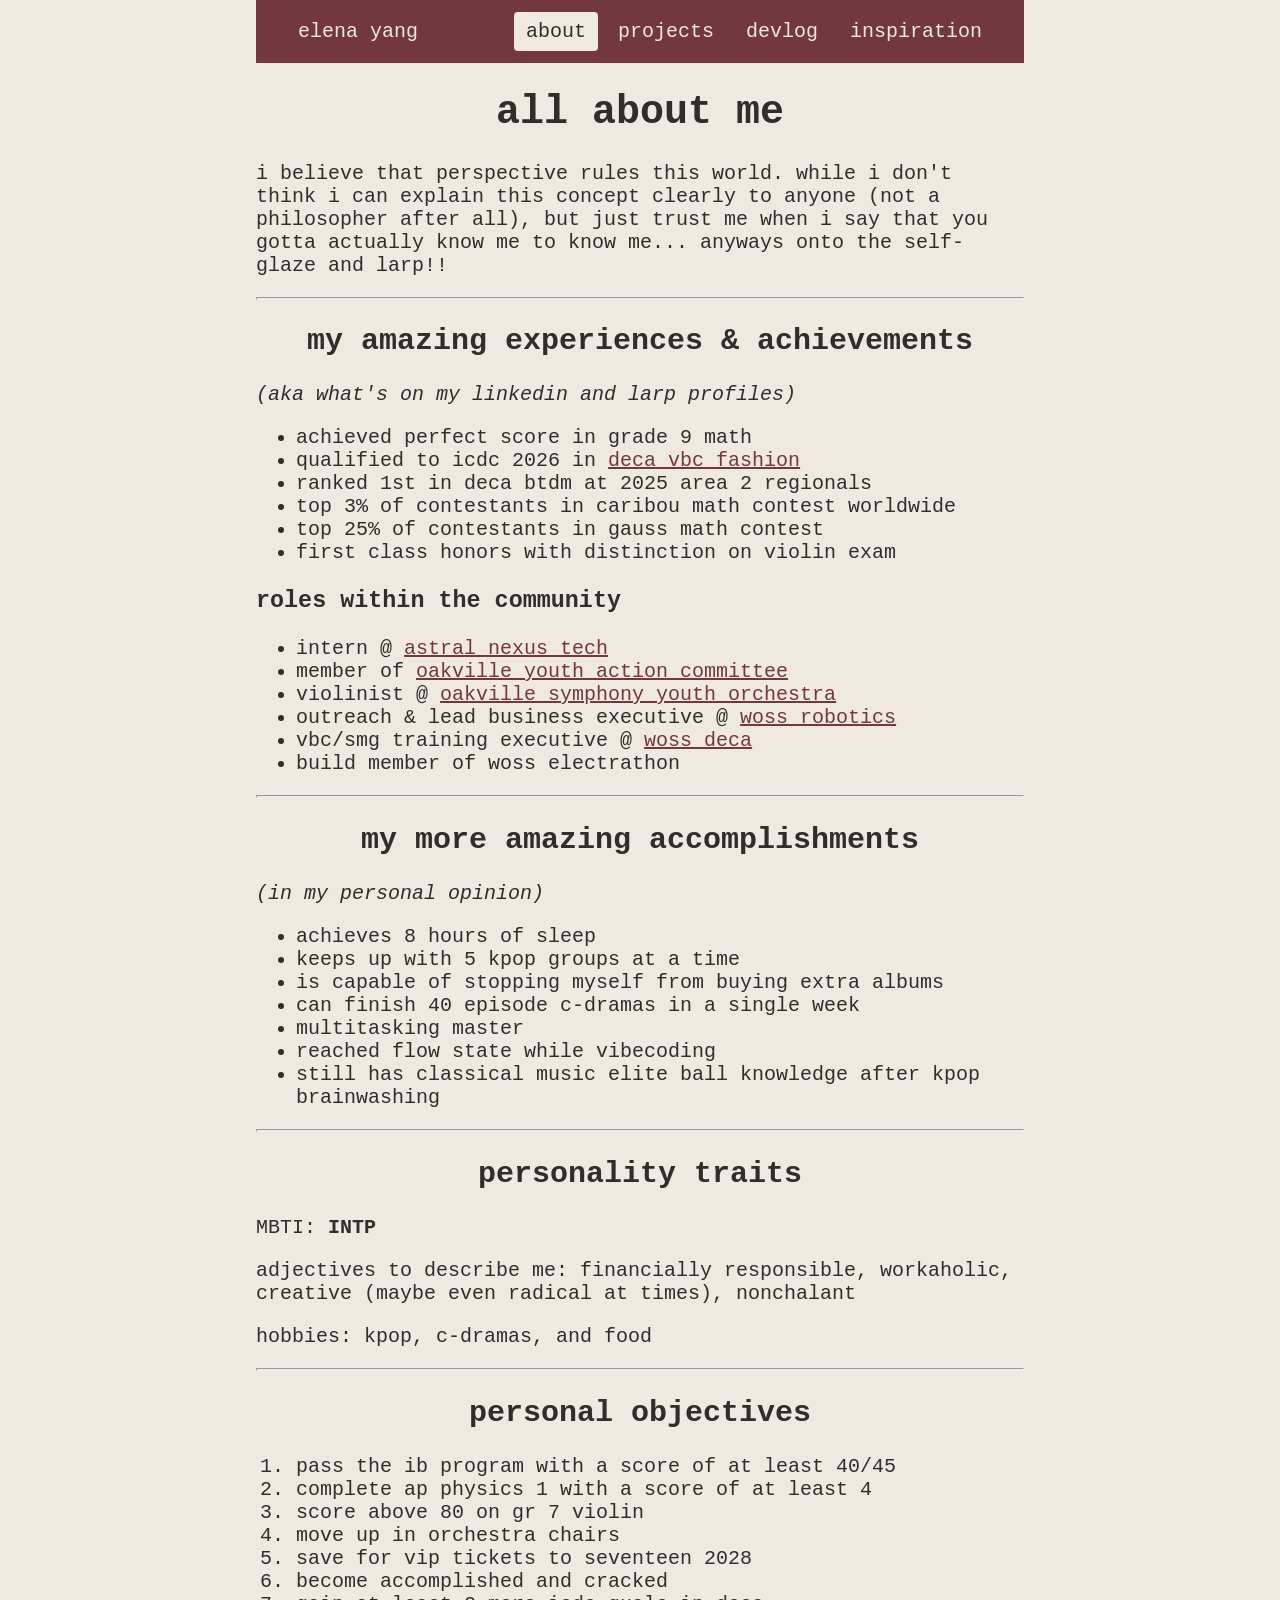
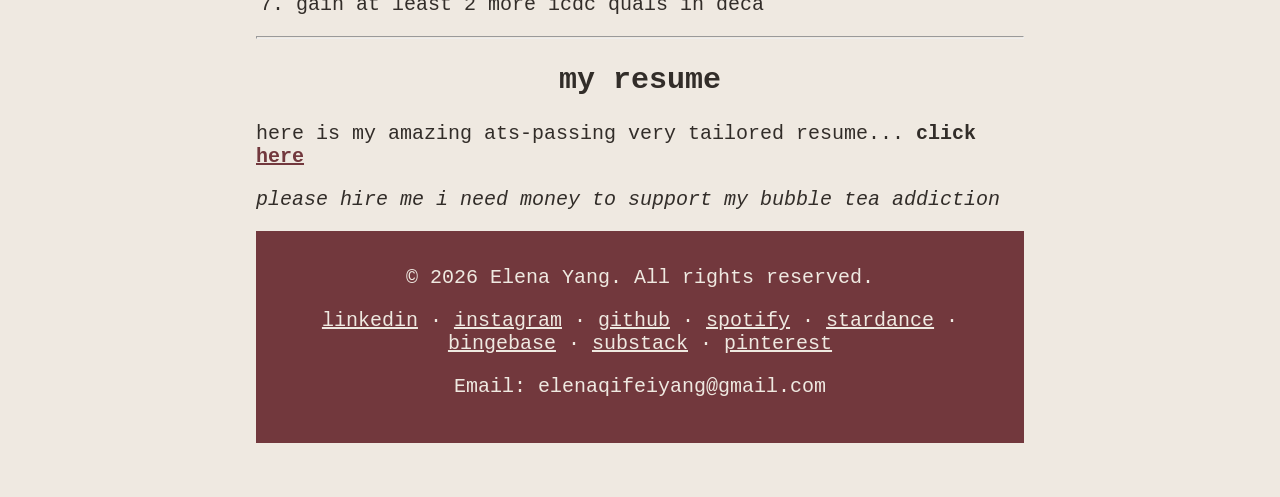
==== about.html @ 5250ca9d "commit" ====
<!DOCTYPE html>
<html lang = "en">
    <head>
        <link rel = "stylesheet" href = "style.css">
        <title>elena yang | about</title>
    </head>

    <body>
        <header class="site-header">
        <nav class="nav-system">
            <ul class="nav-links" id = "navLinks">
                <li><a href="index.html">elena yang</a></li>
                <li><a href="about.html" class = "active-page">about</a></li>
                <li><a href="projects.html">projects</a></li>
                <li><a href="blog.html">devlog</a></li>
                <li><a href="inspo.html">inspiration</a></li>
            </ul>

            <button class="nav-toggle" id="navToggle" aria-label="Toggle navigation" aria-expanded="false">
                <span></span>
                <span></span>
                <span></span>
            </button>
        </nav>
    </header>

    <h1>all about me</h1>
    <p>i believe that perspective rules this world. while i don't think i can explain this concept clearly to anyone (not a philosopher after all), but just trust me when i say that you gotta actually know me to know me... anyways onto the self-glaze and larp!!</p>

    <hr>

    <h2>my amazing experiences & achievements</h2>
    <p style = "align-self: center;"><i>(aka what's on my linkedin and larp profiles)</i></p>
    <ul>
        <li>achieved perfect score in grade 9 math</li>
        <li>qualified to icdc 2026 in <a href = "https://www.decadirect.org/articles/announcing-the-2025-2026-virtual-business-challenge-round-2-icdc-qualifiers">deca vbc fashion</a></li>
        <li>ranked 1st in deca btdm at 2025 area 2 regionals</li>
        <li>top 3% of contestants in caribou math contest worldwide</li>
        <li>top 25% of contestants in gauss math contest</li>
        <li>first class honors with distinction on violin exam</li>
    </ul>

    <h3>roles within the community</h3>
    <ul>
        <li>intern @ <a href = "https://astralnexustech.com/">astral nexus tech</a></li>
        <li>member of <a href = "https://www.oakville.ca/parks-recreation-culture/programs-activities/youth-services/oakville-youth-action-committee/">oakville youth action committee</a></li>
        <li>violinist @ <a href = "https://osyo.ca/">oakville symphony youth orchestra</a></li>
        <li>outreach & lead business executive @ <a href = "https://wossrobotics.ca">woss robotics</a></li>
        <li>vbc/smg training executive @ <a href = "https://www.instagram.com/wossdeca/?hl=en">woss deca</a></li>
        <li>build member of woss electrathon</li>
    </ul>
    <hr>
    
    <h2>my more amazing accomplishments</h2>
    <p style = "align-self: center;"><i>(in my personal opinion)</i></p>

    <ul>
        <li>achieves 8 hours of sleep</li>
        <li>keeps up with 5 kpop groups at a time</li>
        <li>is capable of stopping myself from buying extra albums</li>
        <li>can finish 40 episode c-dramas in a single week</li>
        <li>multitasking master</li>
        <li>reached flow state while vibecoding</li>
        <li>still has classical music elite ball knowledge after kpop brainwashing</li>
    </ul>
    <hr>
    <h2>personality traits</h2>
    <p>MBTI: <strong>INTP</strong></p>
    <p>adjectives to describe me: financially responsible, workaholic, creative (maybe even radical at times), nonchalant</p>
    <p>hobbies: kpop, c-dramas, and food</p>
    <hr>
    <h2>personal objectives</h2>
    <ol>
        <li>pass the ib program with a score of at least 40/45</li>
        <li>complete ap physics 1 with a score of at least 4</li>
        <li>score above 80 on gr 7 violin</li>
        <li>move up in orchestra chairs</li>
        <li>save for vip tickets to seventeen 2028</li>
        <li>become accomplished and cracked</li>
        <li>gain at least 2 more icdc quals in deca</li>
    </ol>

    <hr>
    <h2>my resume</h2>
    <p>here is my amazing ats-passing very tailored resume... <strong>click <a href = "Resume_Elena_Yang_Business_Marketing_2026-07 (1).pdf">here</a></strong></p>
    <p><i>please hire me i need money to support my bubble tea addiction</i></p>
    </body>
    <script src="script.js"></script>
    <footer>
            <p>&copy; 2026 Elena Yang. All rights reserved.</p>
            <p style = "align-self: center;"><a href = "https://www.linkedin.com/in/elena-yang-8b864b420">linkedin</a> &middot; <a href = "https://www.instagram.com/ele.naaa.y/">instagram</a>
            &middot; <a href = "https://github.com/ele-na2011">github</a> &middot; <a href = "https://open.spotify.com/user/31h2o2dfj5xzb2yewfbd2yvqqmdq?si=186e0ae6f700463e">spotify</a> &middot; <a href = "https://stardance.hackclub.com/@ele-na/projects">stardance</a>
            &middot; <a href = "https://bingebase.com/users/elenaqifeiyang">bingebase</a> &middot; <a href = "https://elenayang2011.substack.com/">substack</a> &middot; <a href = "https://pin.it/3pT1wcuAT">pinterest</a></p>
            <p>Email: elenaqifeiyang@gmail.com</p>
        </footer>
</html>
---- style.css ----
* {
    box-sizing: border-box;
}

body {
    text-align: left;
    color: #322d29;
    background-color: #efe9e1;
    font-family: monospace;
    font-size: clamp(1rem, 1.8vw + 0.4rem, 1.25rem);
    padding-left: 20%;
    padding-right: 20%;
    margin: 0;
}

.site-header {
    background-color: #72383d;
    display: flex;
    justify-content: space-between;
    align-items: center;
    padding: 20px 30px;
    color: #efe9e1;
    position: relative;
}

.nav-system {
    flex: 1;
    display: flex;
    align-items: center;
    justify-content: space-between;
}

.nav-links {
    display: flex;
    list-style: none;
    gap: 0.5rem;
    flex: 1;
    margin: 0;
    padding: 0;
}

.nav-links li:first-child {
    margin-right: auto;
}

.nav-links a {
    color: #efe9e1;
    text-decoration: none;
    font-weight: 500;
    padding: 0.5rem 0.75rem;
    border-radius: 4px;
    transition: background 0.2s, color 0.2s;
    white-space: nowrap;
}

.nav-links a:hover,
.nav-links a.active-page {
    color: #322d29;
    background-color: #efe9e1;
}

/* Hamburger button - hidden by default (desktop) */
.nav-toggle {
    display: none;
    flex-direction: column;
    justify-content: space-between;
    width: 26px;
    height: 20px;
    background: none;
    border: none;
    cursor: pointer;
    padding: 0;
    z-index: 20;
}

.nav-toggle span {
    display: block;
    height: 3px;
    width: 100%;
    background-color: #efe9e1;
    border-radius: 2px;
    transition: transform 0.25s ease, opacity 0.25s ease;
}

/* Hamburger turns into an X when open */
.nav-toggle.open span:nth-child(1) {
    transform: translateY(8.5px) rotate(45deg);
}

.nav-toggle.open span:nth-child(2) {
    opacity: 0;
}

.nav-toggle.open span:nth-child(3) {
    transform: translateY(-8.5px) rotate(-45deg);
}

/* ---------- TABLET ---------- */
@media (max-width: 900px) {
    body {
        padding-left: 10%;
        padding-right: 10%;
    }
}

/* ---------- MOBILE ---------- */
@media (max-width: 640px) {
    body {
        padding-left: 5%;
        padding-right: 5%;
    }

    .nav-toggle {
        display: flex;
    }

    .nav-links {
        position: absolute;
        top: 100%;
        left: 0;
        right: 0;
        flex-direction: column;
        background-color: #72383d;
        gap: 0;
        max-height: 0;
        overflow: hidden;
        transition: max-height 0.3s ease;
        
    }

    .nav-links.open {
        max-height: 400px;
    }

    .nav-links li {
        width: 100%;
    }

    .nav-links li:first-child {
        margin-right: 0;
    }

    .nav-links a {
        display: block;
        padding: 0.9rem 1.5rem;
        border-radius: 0;
    }
}

a {
    color:#72383d;
}

h2 {
    text-align: center;
}

h1 {
    text-align: center;
}

.image {
    display:block;
    margin-left: auto;
    margin-right: auto;
    width: 50%;
    border-radius: 10px;
    border:#72383d 3px solid;
}





hr {
    color:#72383d;
    height: 3px;
}




footer {
  text-align: center;
  background-color:#72383d;
  color:#efe9e1;
  padding-top:15px;
  padding-bottom:25px;
  padding-left: 10px;
  padding-right: 10px;
  margin-top: 20px;
}

footer a {
  color:#efe9e1;
  transition: background 0.2s, color 0.2s;
}

footer a:hover {
  color:#322d29;
  background-color:#efe9e1;
  text-decoration:none;
  border-radius: 4px;
}

.achievements {
  display: grid;
  grid-template-columns: repeat(auto-fit, minmax(200px, 1fr));
}

.achievements ul {
  list-style-type: disc;
  padding-left: 20px;
  grid-column: span 1;
}

.achievements img {
  width: 50%;
  height: auto;
  border-radius: 10px;
  border:#72383d 3px solid;
  grid-column: span 1;
}

:root{
  --bg:#efe9e1;
  --text:#322d29;
  --line:#d6cec3;
}

*{ box-sizing:border-box; }

body{
  margin:0;
  background:var(--bg);
  color:var(--text);
}

.wrap{ max-width:820px; margin:0 auto; padding:64px 24px 100px; }

/* ---------- Header ---------- */
header h1{ margin:0 0 8px; }
header p{ margin:0 0 40px; }

/* ---------- Project sections (rules, not boxes) ---------- */
#list{
  border-top:1px solid var(--line);
}

.project{
  border-bottom:1px solid var(--line);
  background:none;
}

/* ---------- Collapsed teaser (the clickable header) ---------- */
.head{
  width:100%;
  display:flex;
  align-items:center;
  text-align: center;
  gap:16px;
  padding:20px 0;
  background:none;
  border:0;
  cursor:pointer;

  /* lets your theme's type through instead of the browser's button default */
  font:inherit;
  color:inherit;
  text-align:left;
}
.head:focus-visible{ outline:2px solid var(--text); outline-offset:-2px; }

.head-text{ flex:1; min-width:0; }

.head h2{ margin:0; }
.head .teaser{ margin:4px 0 0; }
.head .year{ white-space:nowrap; margin-top:3px; }

.caret{
  flex:none;
  margin-top:4px;
  transition:transform .25s ease;
}
.project.open .caret{ transform:rotate(90deg); }

/* ---------- Expanding article ---------- */
.body{
  display:grid;
  grid-template-rows:0fr;
  transition:grid-template-rows .32s ease;
}
.project.open .body{ grid-template-rows:1fr; }

.body-inner{ overflow:hidden; }

.article{ padding:0 0 28px; }

.article h3{ margin:24px 0 8px; }
.article > h3:first-child{ margin-top:4px; }
.article p{ margin:0 0 12px; }
.article ul{ margin:0 0 12px; padding-left:20px; }
.article li{ margin-bottom:6px; }

/* ---------- Images ---------- */
.shot{
  width:100%;
  display:block;
  margin:16px 0 4px;
}

/* ---------- Link buttons ---------- */
.links{ display:flex; gap:10px; flex-wrap:wrap; margin-top:22px; }

.btn{
  text-decoration:none;
  padding:9px 16px;
  color:inherit;
  border:1px solid var(--line);
}
.btn.primary{ border-color:var(--text); }

/* ---------- Responsive ---------- */
@media (max-width:560px){
  .wrap{ padding:40px 18px 70px; }
  .head{ padding:17px 0; }
}
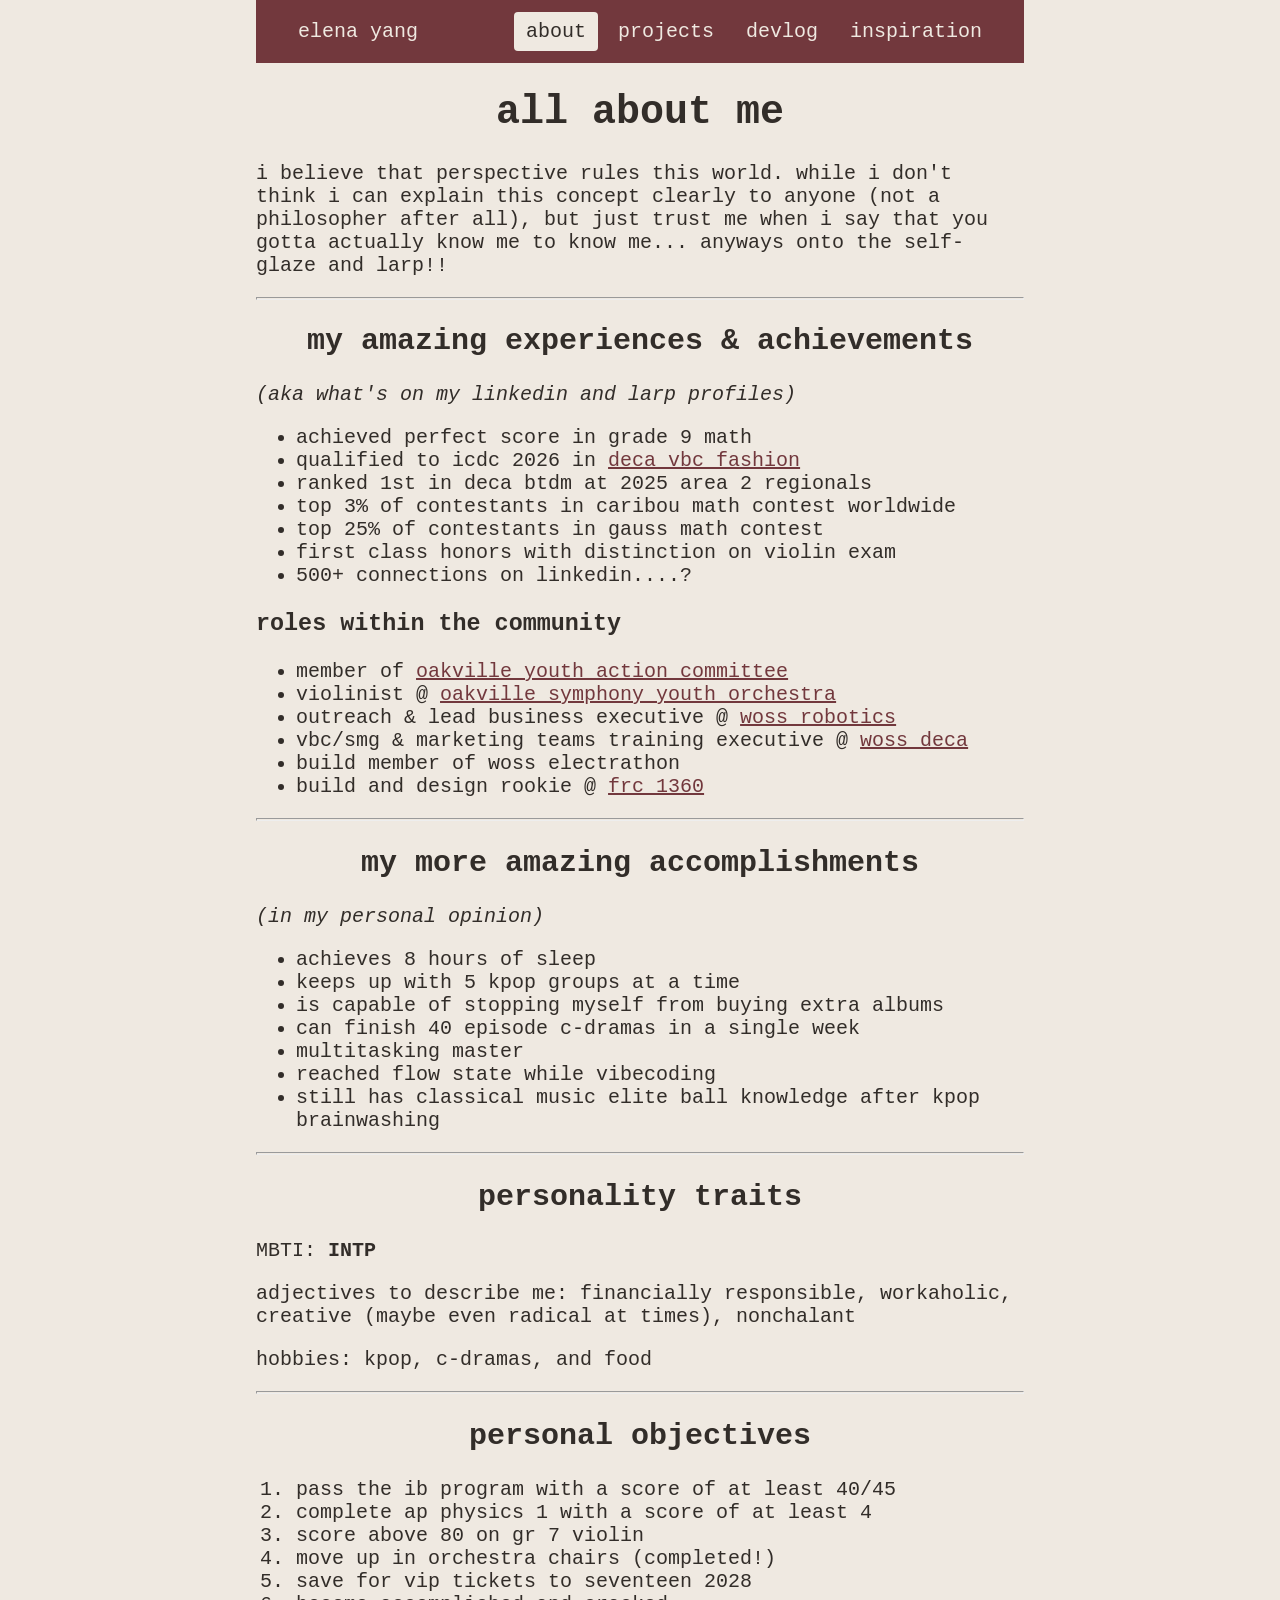
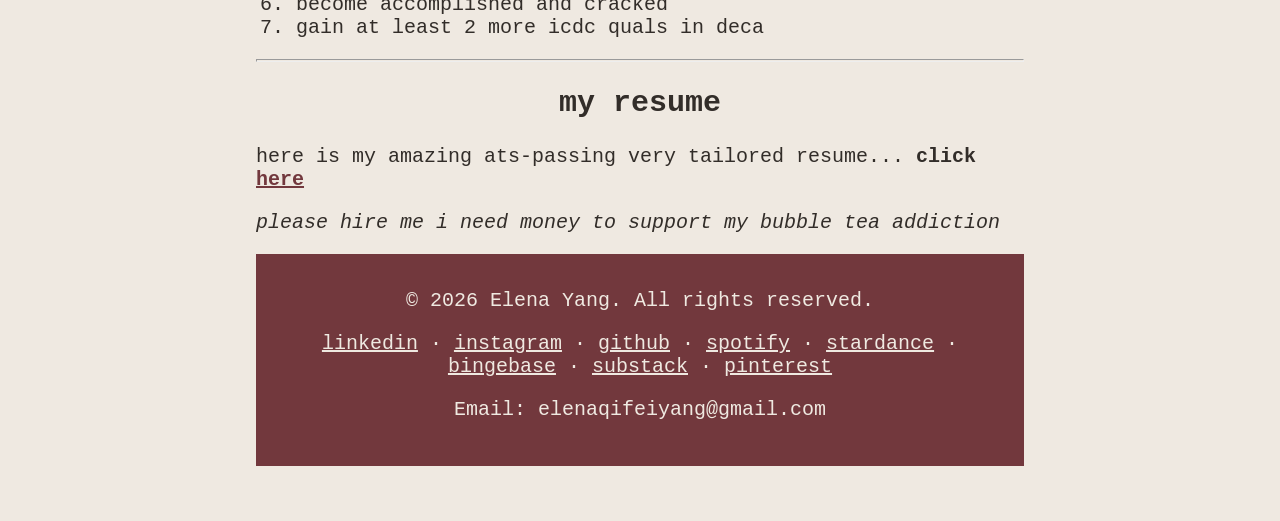
==== commit 89fa9fc2: "update november 2026" ====
--- a/about.html
+++ b/about.html
@@ -3,6 +3,8 @@
     <head>
         <link rel = "stylesheet" href = "style.css">
         <title>elena yang | about</title>
+        <link rel = "icon" href = "download (6).jpg" style = "border-radius: 10px;">
+
     </head>
 
     <body>
@@ -38,16 +40,17 @@
         <li>top 3% of contestants in caribou math contest worldwide</li>
         <li>top 25% of contestants in gauss math contest</li>
         <li>first class honors with distinction on violin exam</li>
+        <li>500+ connections on linkedin....?</li>
     </ul>
 
     <h3>roles within the community</h3>
     <ul>
-        <li>intern @ <a href = "https://astralnexustech.com/">astral nexus tech</a></li>
         <li>member of <a href = "https://www.oakville.ca/parks-recreation-culture/programs-activities/youth-services/oakville-youth-action-committee/">oakville youth action committee</a></li>
         <li>violinist @ <a href = "https://osyo.ca/">oakville symphony youth orchestra</a></li>
         <li>outreach & lead business executive @ <a href = "https://wossrobotics.ca">woss robotics</a></li>
-        <li>vbc/smg training executive @ <a href = "https://www.instagram.com/wossdeca/?hl=en">woss deca</a></li>
+        <li>vbc/smg & marketing teams training executive @ <a href = "https://www.instagram.com/wossdeca/?hl=en">woss deca</a></li>
         <li>build member of woss electrathon</li>
+        <li>build and design rookie @ <a href = "https://1360.ca/">frc 1360</a></li>
     </ul>
     <hr>
     
@@ -74,7 +77,7 @@
         <li>pass the ib program with a score of at least 40/45</li>
         <li>complete ap physics 1 with a score of at least 4</li>
         <li>score above 80 on gr 7 violin</li>
-        <li>move up in orchestra chairs</li>
+        <li>move up in orchestra chairs (completed!)</li>
         <li>save for vip tickets to seventeen 2028</li>
         <li>become accomplished and cracked</li>
         <li>gain at least 2 more icdc quals in deca</li>
@@ -82,7 +85,7 @@
 
     <hr>
     <h2>my resume</h2>
-    <p>here is my amazing ats-passing very tailored resume... <strong>click <a href = "Resume_Elena_Yang_Business_Marketing_2026-07 (1).pdf">here</a></strong></p>
+    <p>here is my amazing ats-passing very tailored resume... <strong>click <a href = "Elena_Yang_Resume.pdf">here</a></strong></p>
     <p><i>please hire me i need money to support my bubble tea addiction</i></p>
     </body>
     <script src="script.js"></script>
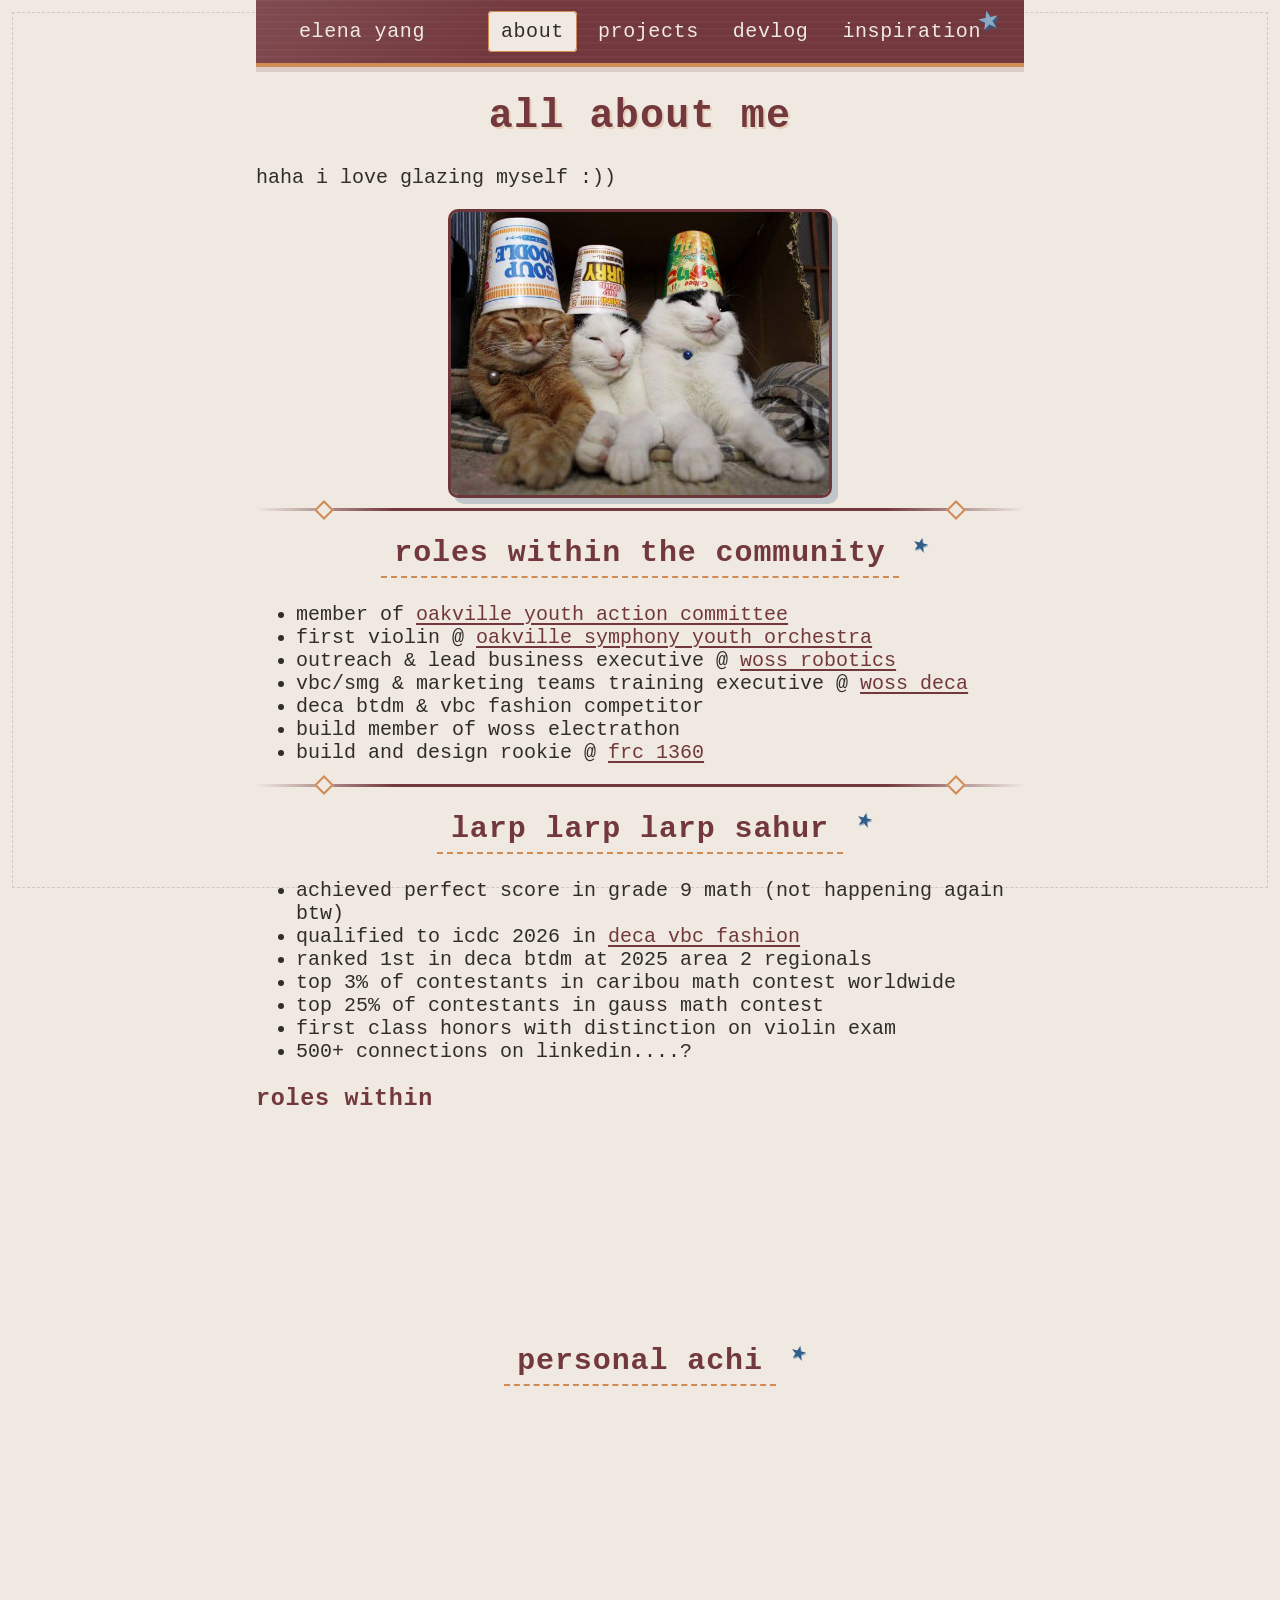
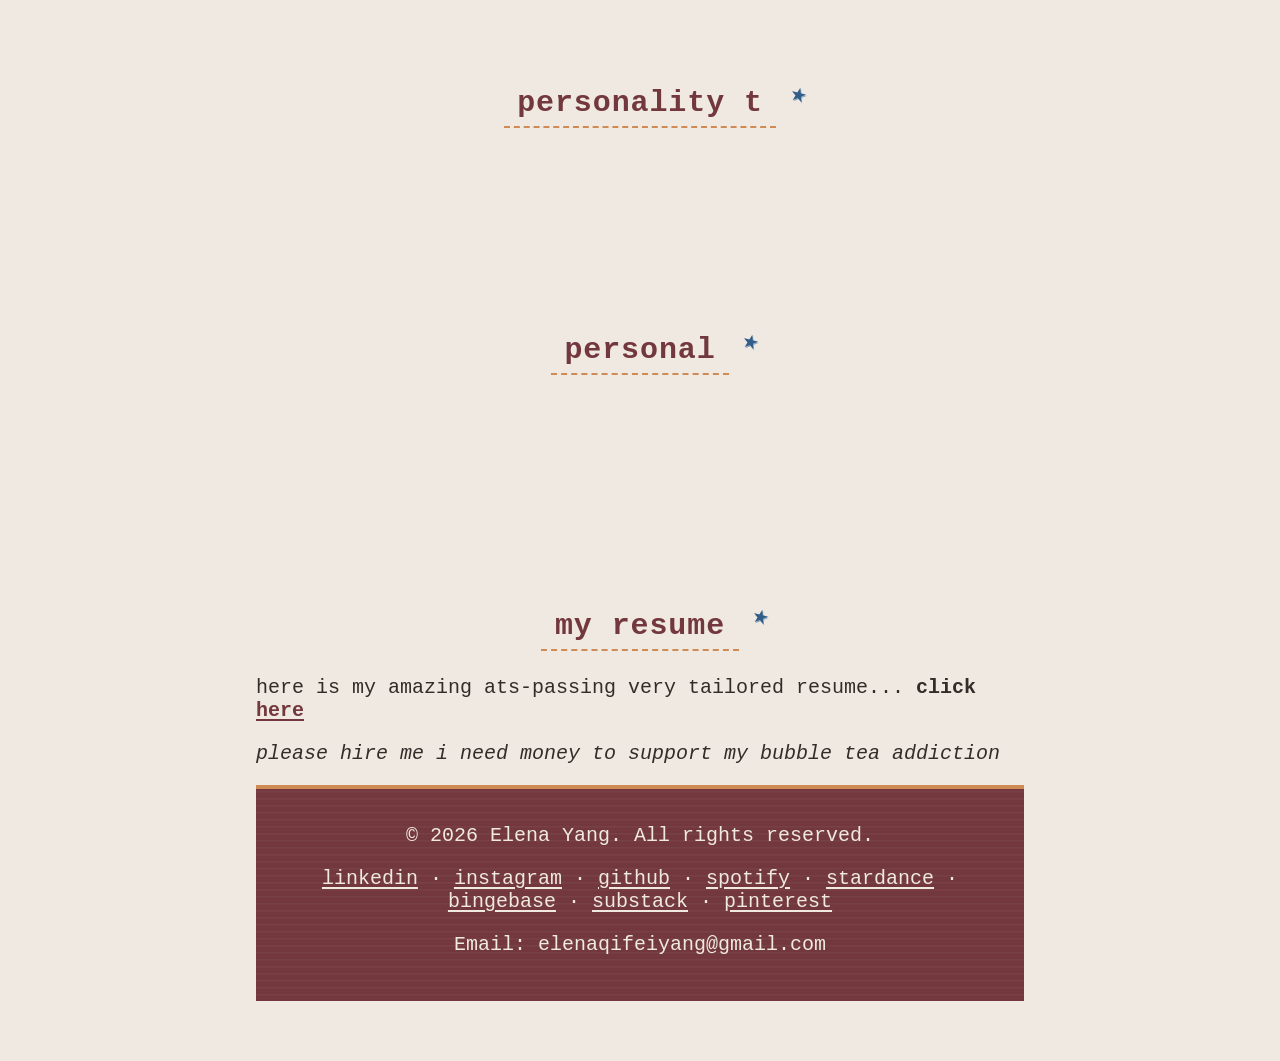
==== commit d495cd02: "added some features, changed ui" ====
--- a/about.html
+++ b/about.html
@@ -27,14 +27,25 @@
     </header>
 
     <h1>all about me</h1>
-    <p>i believe that perspective rules this world. while i don't think i can explain this concept clearly to anyone (not a philosopher after all), but just trust me when i say that you gotta actually know me to know me... anyways onto the self-glaze and larp!!</p>
-
+    <p>haha i love glazing myself :))</p>
+    <img src = "2bmyl2anbgc01.jpg" class = "image">
     <hr>
 
-    <h2>my amazing experiences & achievements</h2>
-    <p style = "align-self: center;"><i>(aka what's on my linkedin and larp profiles)</i></p>
+    <h2>roles within the community</h2>
     <ul>
-        <li>achieved perfect score in grade 9 math</li>
+        <li>member of <a href = "https://www.oakville.ca/parks-recreation-culture/programs-activities/youth-services/oakville-youth-action-committee/">oakville youth action committee</a></li>
+        <li>first violin @ <a href = "https://osyo.ca/">oakville symphony youth orchestra</a></li>
+        <li>outreach & lead business executive @ <a href = "https://wossrobotics.ca">woss robotics</a></li>
+        <li>vbc/smg & marketing teams training executive @ <a href = "https://www.instagram.com/wossdeca/?hl=en">woss deca</a></li>
+        <li>deca btdm & vbc fashion competitor</li>
+        <li>build member of woss electrathon</li>
+        <li>build and design rookie @ <a href = "https://1360.ca/">frc 1360</a></li>
+    </ul>
+    <hr>
+
+    <h2>larp larp larp sahur</h2>
+    <ul>
+        <li>achieved perfect score in grade 9 math (not happening again btw)</li>
         <li>qualified to icdc 2026 in <a href = "https://www.decadirect.org/articles/announcing-the-2025-2026-virtual-business-challenge-round-2-icdc-qualifiers">deca vbc fashion</a></li>
         <li>ranked 1st in deca btdm at 2025 area 2 regionals</li>
         <li>top 3% of contestants in caribou math contest worldwide</li>
@@ -46,15 +57,16 @@
     <h3>roles within the community</h3>
     <ul>
         <li>member of <a href = "https://www.oakville.ca/parks-recreation-culture/programs-activities/youth-services/oakville-youth-action-committee/">oakville youth action committee</a></li>
-        <li>violinist @ <a href = "https://osyo.ca/">oakville symphony youth orchestra</a></li>
+        <li>first violin @ <a href = "https://osyo.ca/">oakville symphony youth orchestra</a></li>
         <li>outreach & lead business executive @ <a href = "https://wossrobotics.ca">woss robotics</a></li>
         <li>vbc/smg & marketing teams training executive @ <a href = "https://www.instagram.com/wossdeca/?hl=en">woss deca</a></li>
+        <li>deca btdm & vbc fashion competitor</li>
         <li>build member of woss electrathon</li>
         <li>build and design rookie @ <a href = "https://1360.ca/">frc 1360</a></li>
     </ul>
     <hr>
     
-    <h2>my more amazing accomplishments</h2>
+    <h2>personal achievements</h2>
     <p style = "align-self: center;"><i>(in my personal opinion)</i></p>
 
     <ul>
--- a/style.css
+++ b/style.css
@@ -14,7 +14,7 @@
 }
 
 .site-header {
-    background-color: #72383d;
+    background-color: var(--denim);
     display: flex;
     justify-content: space-between;
     align-items: center;
@@ -173,8 +173,39 @@
 
 
 hr {
-    color:#72383d;
+    color:var(--accent);
     height: 3px;
+    border:0;
+    position:relative;
+    overflow:visible;
+    background:linear-gradient(90deg, transparent, var(--accent) 18%, var(--accent) 82%, transparent);
+    transform-origin:center;
+    transition:transform .7s cubic-bezier(.2,.8,.2,1), opacity .7s ease;
+}
+
+hr::before,
+hr::after{
+    content:"";
+    position:absolute;
+    top:50%;
+    width:10px;
+    height:10px;
+    border:2px solid var(--accent);
+    background:var(--bg);
+    transform:translateY(-50%) rotate(45deg);
+}
+
+hr::before{ left:8%; }
+hr::after{ right:8%; }
+
+body.motion-ready > hr{
+    opacity:0;
+    transform:scaleX(.25);
+}
+
+body.motion-ready > hr.is-visible{
+    opacity:1;
+    transform:scaleX(1);
 }
 
 
@@ -226,9 +257,18 @@
   --bg:#efe9e1;
   --text:#322d29;
   --line:#d6cec3;
+  --accent:#72383d;
+  --denim:#315d88;
+  --denim-light:#8ca9c4;
+  --stitch:#d08a54;
+  --ink-red:#72383d;
 }
 
 *{ box-sizing:border-box; }
+
+html{
+  scroll-behavior:smooth;
+}
 
 body{
   margin:0;
@@ -236,7 +276,63 @@
   color:var(--text);
 }
 
+body::before{
+  content:"";
+  position:fixed;
+  inset:0;
+  z-index:100;
+  pointer-events:none;
+  background:var(--accent);
+  transform-origin:top;
+  animation:page-wipe .8s cubic-bezier(.76,0,.24,1) .05s forwards;
+}
+
+@keyframes page-wipe{
+  from{ transform:scaleY(1); }
+  to{ transform:scaleY(0); }
+}
+
+body.motion-ready > :not(.site-header):not(footer):not(script):not(.overlay){
+  opacity:0;
+  transform:translateY(28px);
+  transition:opacity .7s ease, transform .7s cubic-bezier(.2,.8,.2,1);
+}
+
+body.motion-ready > :not(.site-header):not(footer):not(script):not(.overlay).is-visible{
+  opacity:1;
+  transform:none;
+}
+
+body.motion-ready > :nth-child(2){ transition-delay:.08s; }
+body.motion-ready > :nth-child(3){ transition-delay:.14s; }
+body.motion-ready > :nth-child(4){ transition-delay:.2s; }
+body.motion-ready > :nth-child(5){ transition-delay:.26s; }
+
+.typewriter:not(.is-visible){
+  visibility:hidden;
+}
+
+.typewriter.is-visible{
+  visibility:visible;
+}
+
+.site-header,
+footer,
+.site-header *,
+footer *{
+  visibility:visible;
+}
+
 .wrap{ max-width:820px; margin:0 auto; padding:64px 24px 100px; }
+
+body::after{
+  content:"";
+  position:fixed;
+  inset:12px;
+  z-index:-1;
+  pointer-events:none;
+  border:1px dashed rgba(114,56,61,.2);
+}
 
 /* ---------- Header ---------- */
 header h1{ margin:0 0 8px; }
@@ -320,9 +416,198 @@
 }
 .btn.primary{ border-color:var(--text); }
 
+/* Denim-inspired utility details */
+.site-header{
+  background:
+    linear-gradient(135deg, rgba(255,255,255,.1), transparent 35%),
+    repeating-linear-gradient(0deg, transparent 0 5px, rgba(255,255,255,.045) 6px 7px),
+    var(--accent);
+  border-bottom:4px solid var(--stitch);
+  box-shadow:0 5px 0 rgba(114,56,61,.16);
+}
+
+.site-header::before{
+  content:"★";
+  position:absolute;
+  right:24px;
+  top:10px;
+  color:var(--denim-light);
+  font-size:1.6rem;
+  line-height:1;
+  text-shadow:2px 2px 0 var(--denim);
+  transform:rotate(-12deg);
+}
+
+.site-header::after{
+  content:"";
+  position:absolute;
+  left:18px;
+  right:18px;
+  bottom:-10px;
+  border-bottom:1px dashed rgba(244,239,230,.75);
+}
+
+.nav-links a{
+  border:1px solid transparent;
+  text-transform:lowercase;
+  letter-spacing:.03em;
+}
+
+.nav-links a:hover,
+.nav-links a.active-page{
+  color:var(--text);
+  background:var(--bg);
+  border-color:var(--stitch);
+}
+
+h1,
+h2,
+h3{
+  color:var(--accent);
+  letter-spacing:.03em;
+  text-transform:lowercase;
+}
+
+h1{
+  text-shadow:2px 2px 0 rgba(208,138,84,.28);
+}
+
+h2{
+  position:relative;
+  display:table;
+  margin-left:auto;
+  margin-right:auto;
+  padding:0 .45em .2em;
+  border-bottom:2px dashed var(--stitch);
+}
+
+h2::after{
+  content:"★";
+  position:absolute;
+  right:-1.35em;
+  top:-.25em;
+  color:var(--denim);
+  font-size:.72em;
+  text-shadow:1px 1px 0 var(--denim-light);
+  transform:rotate(14deg);
+}
+
+a{
+  color:var(--ink-red);
+  text-decoration-thickness:2px;
+  text-underline-offset:3px;
+}
+
+.image{
+  border-color:var(--accent);
+  box-shadow:6px 6px 0 rgba(49,93,136,.24);
+  filter:saturate(.88) contrast(1.04);
+}
+
+hr{
+  background:linear-gradient(90deg, transparent, var(--accent) 18%, var(--accent) 82%, transparent);
+}
+
+hr::before,
+hr::after{
+  border-color:var(--stitch);
+  background:var(--bg);
+}
+
+footer{
+  background:
+    repeating-linear-gradient(0deg, transparent 0 5px, rgba(255,255,255,.045) 6px 7px),
+    var(--accent);
+  border-top:4px solid var(--stitch);
+}
+
+footer a{
+  color:var(--bg);
+}
+
 /* ---------- Responsive ---------- */
+.inspiration-section h2{
+  text-align:center;
+}
+
+body.motion-ready > .inspiration-section{
+  opacity:1;
+  transform:none;
+}
+
+.inspiration-content{
+  display:block;
+  margin:2rem 0;
+  text-align:left;
+}
+
+.inspiration-section:nth-of-type(even) .inspiration-content > div:last-child{
+  text-align:right;
+}
+
+.inspiration-image-placeholder{
+  min-height:160px;
+  display:grid;
+  place-items:center;
+  border:2px dashed var(--denim);
+  color:var(--denim);
+  background:rgba(49,93,136,.08);
+  box-shadow:6px 6px 0 rgba(49,93,136,.18);
+  text-transform:lowercase;
+}
+
+.inspiration-entry{
+  display:grid;
+  grid-template-columns:minmax(0, 2fr) minmax(0, 3fr);
+  gap:1.25rem;
+  align-items:start;
+  margin-bottom:2rem;
+}
+
+.inspiration-entry:last-child{
+  margin-bottom:0;
+}
+
+.inspiration-entry h3{
+  margin-top:0;
+}
+
+.inspiration-entry:nth-child(even) > .inspiration-image-placeholder{
+  order:2;
+}
+
+.inspiration-entry:nth-child(even) > div:last-child{
+  order:1;
+}
+
 @media (max-width:560px){
   .wrap{ padding:40px 18px 70px; }
   .head{ padding:17px 0; }
-}
-
+
+  .inspiration-section:nth-of-type(even) .inspiration-content > div:last-child{
+    text-align:left;
+  }
+
+  .inspiration-entry:nth-child(even) > .inspiration-image-placeholder,
+  .inspiration-entry:nth-child(even) > div:last-child{
+    order:initial;
+  }
+
+  .inspiration-entry{
+    grid-template-columns:100px minmax(0, 1fr);
+    gap:1rem;
+  }
+}
+
+@media (prefers-reduced-motion:reduce){
+  html{ scroll-behavior:auto; }
+  body::before{ animation:none; display:none; }
+  body.motion-ready > :not(.site-header):not(footer):not(script):not(.overlay),
+  body.motion-ready > hr{
+    opacity:1;
+    transform:none;
+    transition:none;
+  }
+
+  .typewriter{ visibility:visible; }
+}
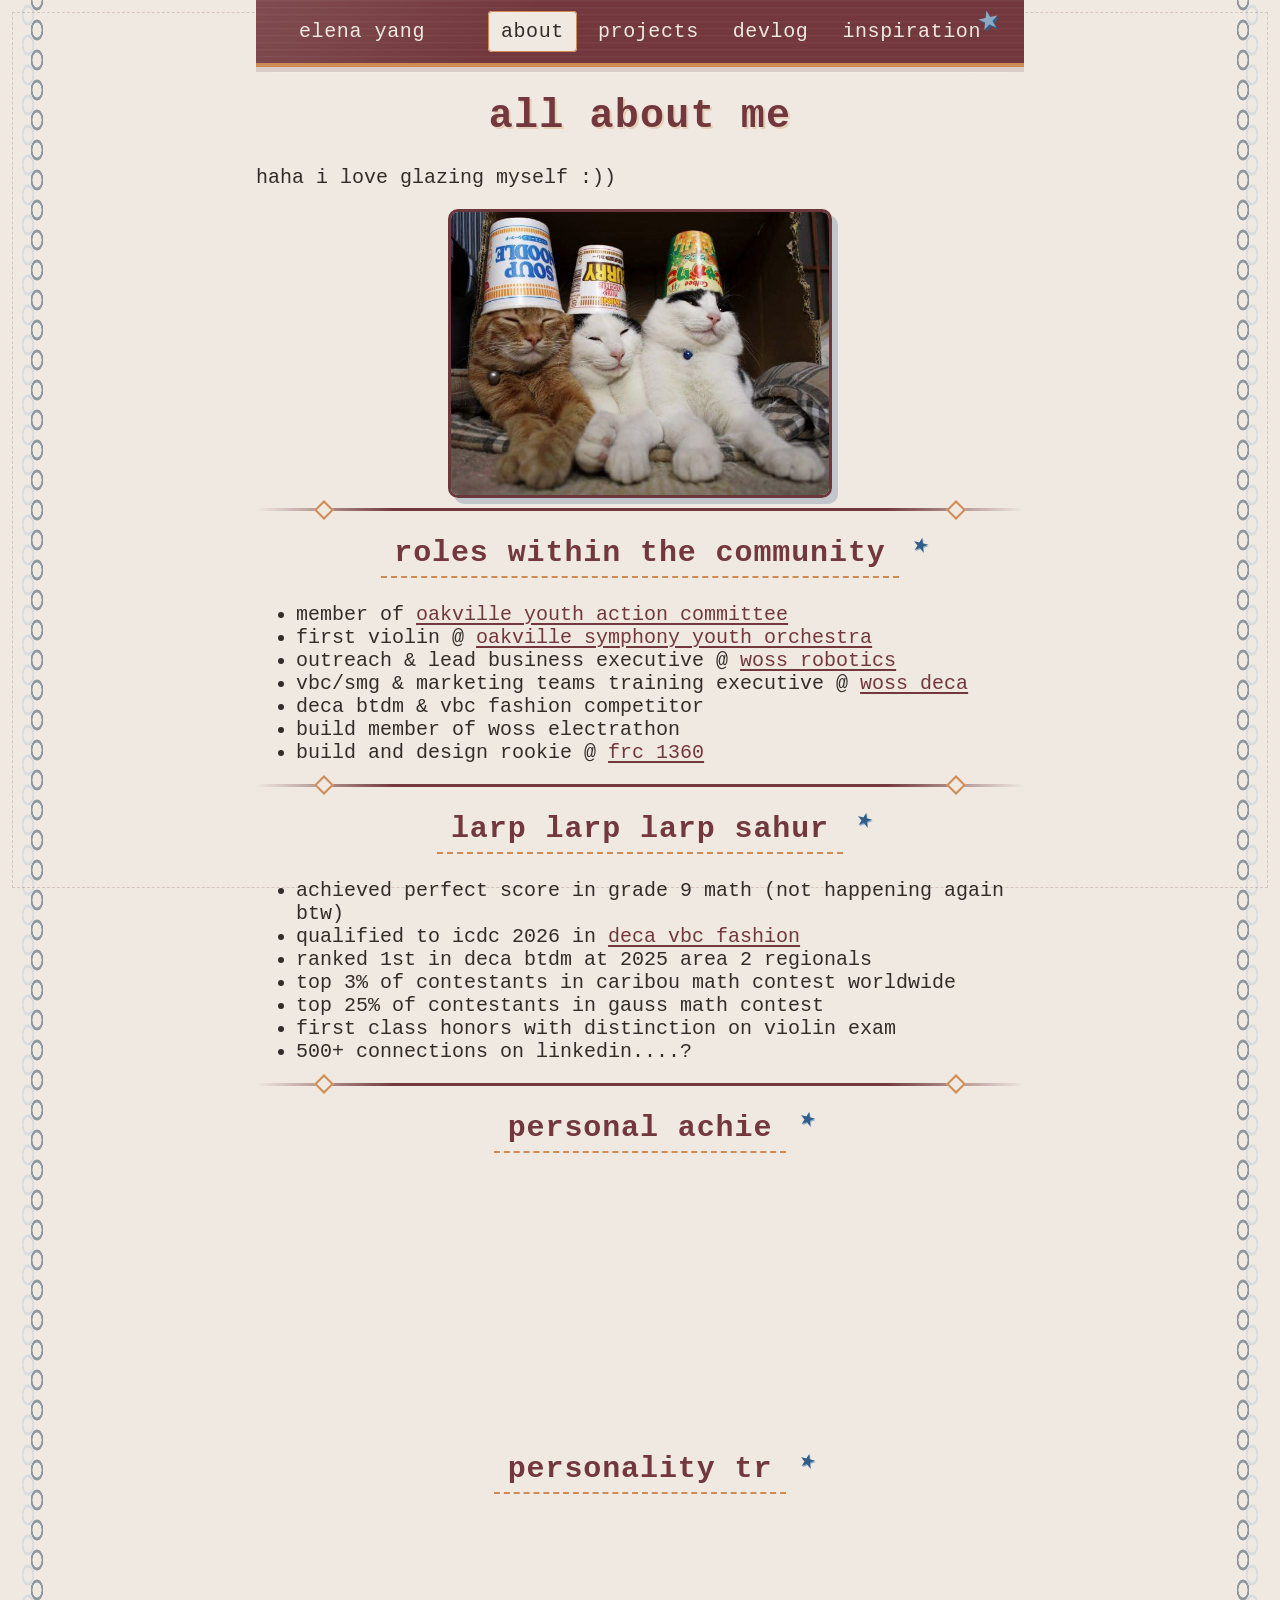
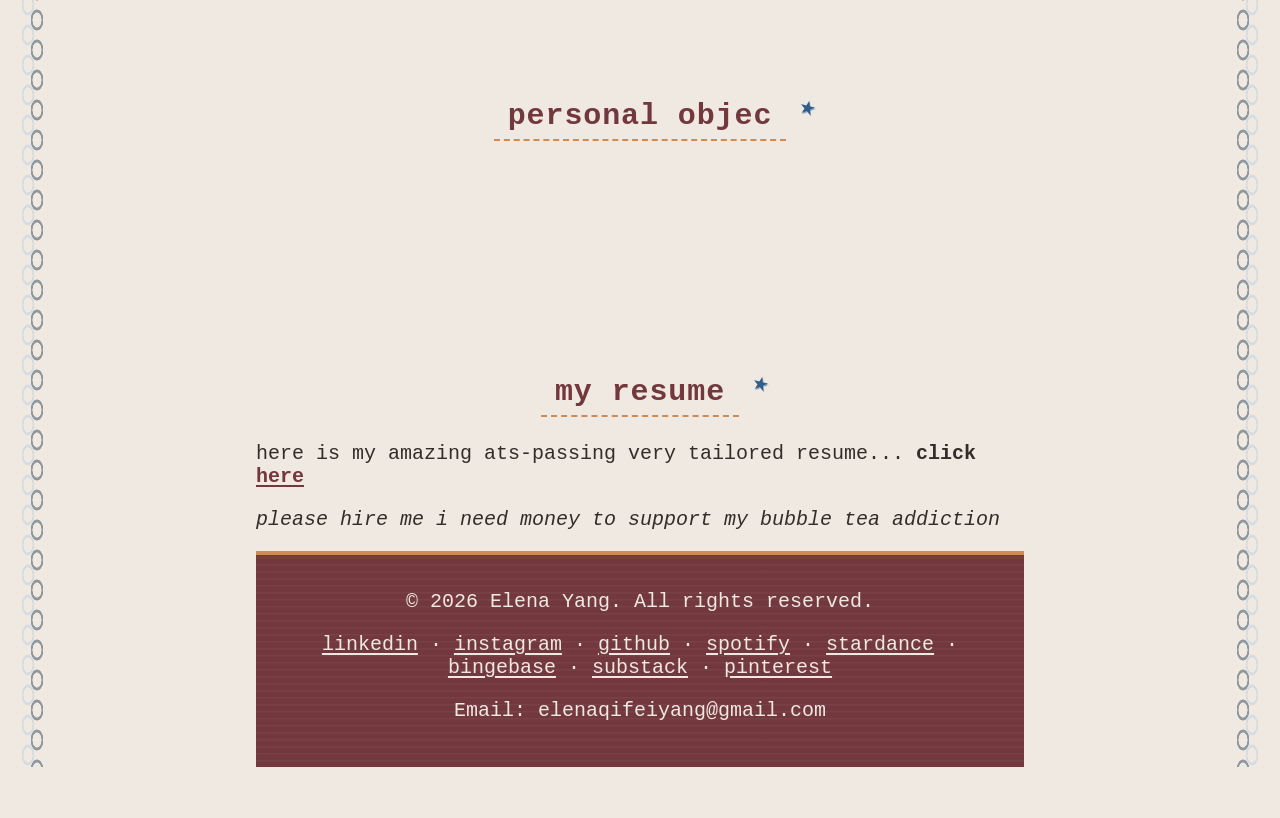
==== commit 16f9ddcd: "added guest message + supabase" ====
--- a/about.html
+++ b/about.html
@@ -54,16 +54,6 @@
         <li>500+ connections on linkedin....?</li>
     </ul>
 
-    <h3>roles within the community</h3>
-    <ul>
-        <li>member of <a href = "https://www.oakville.ca/parks-recreation-culture/programs-activities/youth-services/oakville-youth-action-committee/">oakville youth action committee</a></li>
-        <li>first violin @ <a href = "https://osyo.ca/">oakville symphony youth orchestra</a></li>
-        <li>outreach & lead business executive @ <a href = "https://wossrobotics.ca">woss robotics</a></li>
-        <li>vbc/smg & marketing teams training executive @ <a href = "https://www.instagram.com/wossdeca/?hl=en">woss deca</a></li>
-        <li>deca btdm & vbc fashion competitor</li>
-        <li>build member of woss electrathon</li>
-        <li>build and design rookie @ <a href = "https://1360.ca/">frc 1360</a></li>
-    </ul>
     <hr>
     
     <h2>personal achievements</h2>
--- a/style.css
+++ b/style.css
@@ -227,6 +227,163 @@
   transition: background 0.2s, color 0.2s;
 }
 
+.guestbook{
+  position:relative;
+  isolation:isolate;
+  overflow:hidden;
+  margin:2rem 0 3rem;
+  border:3px solid var(--denim);
+  background:var(--accent);
+  color:var(--bg);
+  box-shadow:8px 8px 0 rgba(49,93,136,.28);
+}
+
+.guestbook::before,
+.guestbook::after{
+  content:"";
+  position:absolute;
+  top:12px;
+  bottom:12px;
+  width:22px;
+  opacity:.75;
+  background:
+    radial-gradient(ellipse at center, transparent 34%, #d7dce0 37% 48%, transparent 51%) 0 0 / 22px 32px,
+    radial-gradient(ellipse at center, transparent 34%, #9da6ad 37% 48%, transparent 51%) 11px 16px / 22px 32px;
+  filter:drop-shadow(1px 2px 1px rgba(0,0,0,.35));
+}
+
+.guestbook::before{
+  left:12px;
+  transform:rotate(-4deg);
+}
+
+.guestbook::after{
+  right:12px;
+  transform:rotate(4deg);
+}
+
+.guestbook-inner{
+  position:relative;
+  z-index:1;
+  max-width:700px;
+  margin:auto;
+  padding:2rem;
+}
+
+.guestbook h3{
+  color:var(--bg);
+  text-align:center;
+  text-shadow:2px 2px 0 var(--denim);
+}
+
+.guestbook-form{
+  display:grid;
+  gap:.5rem;
+  margin:1.5rem auto 0;
+  max-width:560px;
+}
+
+.guestbook-form input,
+.guestbook-form textarea{
+  width:100%;
+  padding:.7rem;
+  border:2px solid var(--denim);
+  border-radius:3px;
+  color:var(--text);
+  background:var(--bg);
+  font:inherit;
+}
+
+.guestbook-form textarea{
+  resize:vertical;
+}
+
+.guestbook-form button{
+  width:max-content;
+  padding:.7rem 1rem;
+  border:2px solid var(--denim-light);
+  border-radius:3px;
+  color:var(--bg);
+  background:var(--denim);
+  cursor:pointer;
+  font:inherit;
+}
+
+.guestbook-form button:disabled{
+  cursor:wait;
+  opacity:.6;
+}
+
+.guestbook-status.error{
+  color:#ffc4c4;
+}
+
+.guestbook-website{
+  position:absolute;
+  left:-9999px;
+}
+
+.guestbook-messages{
+  display:grid;
+  gap:1rem;
+  margin-top:2rem;
+}
+
+.guestbook-message{
+  padding:1rem;
+  border:1px dashed var(--denim-light);
+  background:rgba(239,233,225,.09);
+}
+
+.guestbook-message h4,
+.guestbook-message p,
+.guestbook-message time{
+  margin:0;
+}
+
+.guestbook-message h4{
+  color:var(--denim-light);
+}
+
+.guestbook-message p{
+  margin:.5rem 0;
+}
+
+.guestbook-message time{
+  font-size:.75em;
+  opacity:.75;
+}
+
+.guestbook-starfield{
+  position:absolute;
+  inset:0;
+  display:grid;
+  grid-template-columns:repeat(5, 1fr);
+  align-content:space-around;
+  justify-items:center;
+  color:var(--denim-light);
+  font-size:clamp(1.4rem, 4vw, 3rem);
+  opacity:.3;
+  transform:rotate(-12deg) scale(1.2);
+}
+
+.guestbook-starfield span:nth-child(3n){
+  color:var(--denim);
+  transform:scale(.7) rotate(18deg);
+}
+
+.guestbook-starfield span:nth-child(4n){
+  transform:scale(1.35) rotate(-20deg);
+}
+
+@media (max-width:640px){
+  .guestbook::before,
+  .guestbook::after{
+    opacity:.45;
+    transform:scale(.75);
+  }
+}
+
 footer a:hover {
   color:#322d29;
   background-color:#efe9e1;
@@ -262,6 +419,8 @@
   --denim-light:#8ca9c4;
   --stitch:#d08a54;
   --ink-red:#72383d;
+  --silver:#d7dce0;
+  --silver-shadow:#8f989f;
 }
 
 *{ box-sizing:border-box; }
@@ -272,7 +431,12 @@
 
 body{
   margin:0;
-  background:var(--bg);
+  background:
+    radial-gradient(ellipse at center, transparent 34%, var(--silver) 37% 48%, transparent 51%) 1.5% 30px / 18px 30px repeat-y,
+    radial-gradient(ellipse at center, transparent 34%, var(--silver-shadow) 37% 48%, transparent 51%) calc(1.5% + 9px) 45px / 18px 30px repeat-y,
+    radial-gradient(ellipse at center, transparent 34%, var(--silver) 37% 48%, transparent 51%) 98.5% 30px / 18px 30px repeat-y,
+    radial-gradient(ellipse at center, transparent 34%, var(--silver-shadow) 37% 48%, transparent 51%) calc(98.5% - 9px) 45px / 18px 30px repeat-y,
+    var(--bg);
   color:var(--text);
 }
 
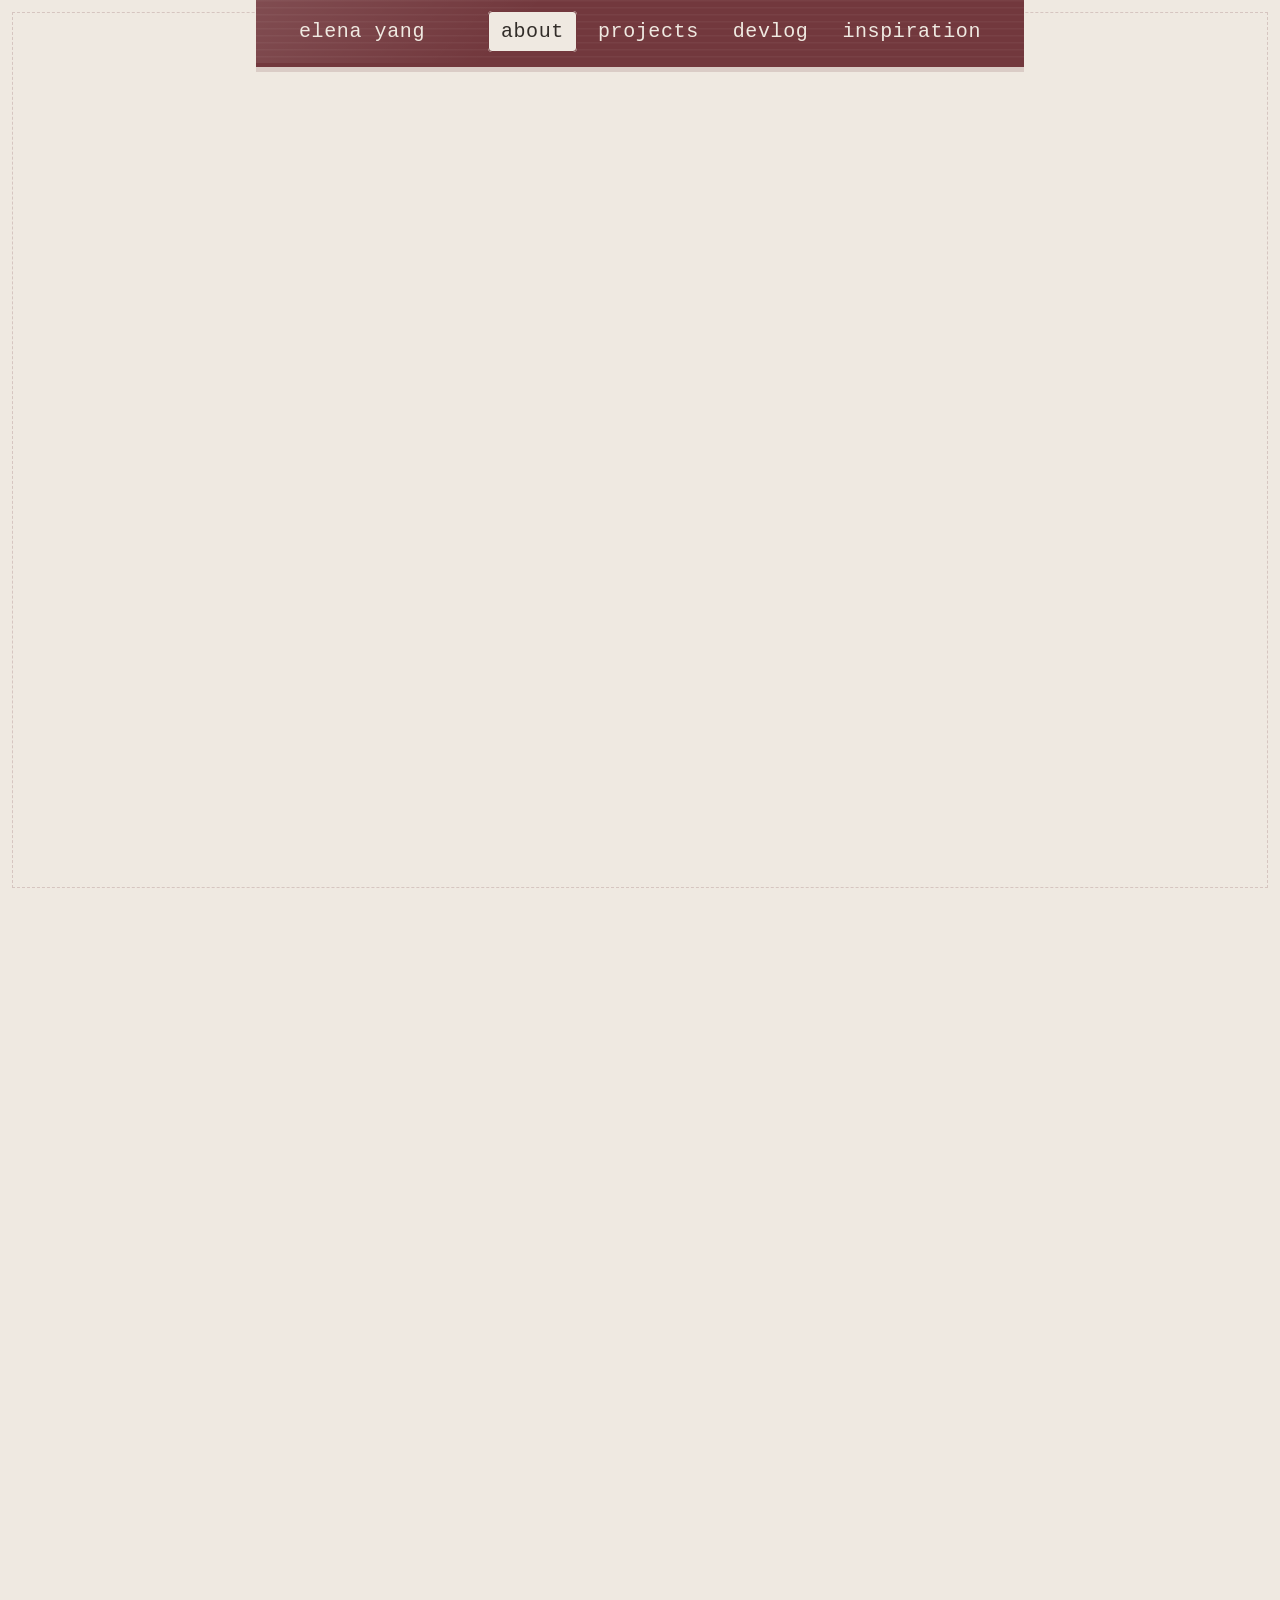
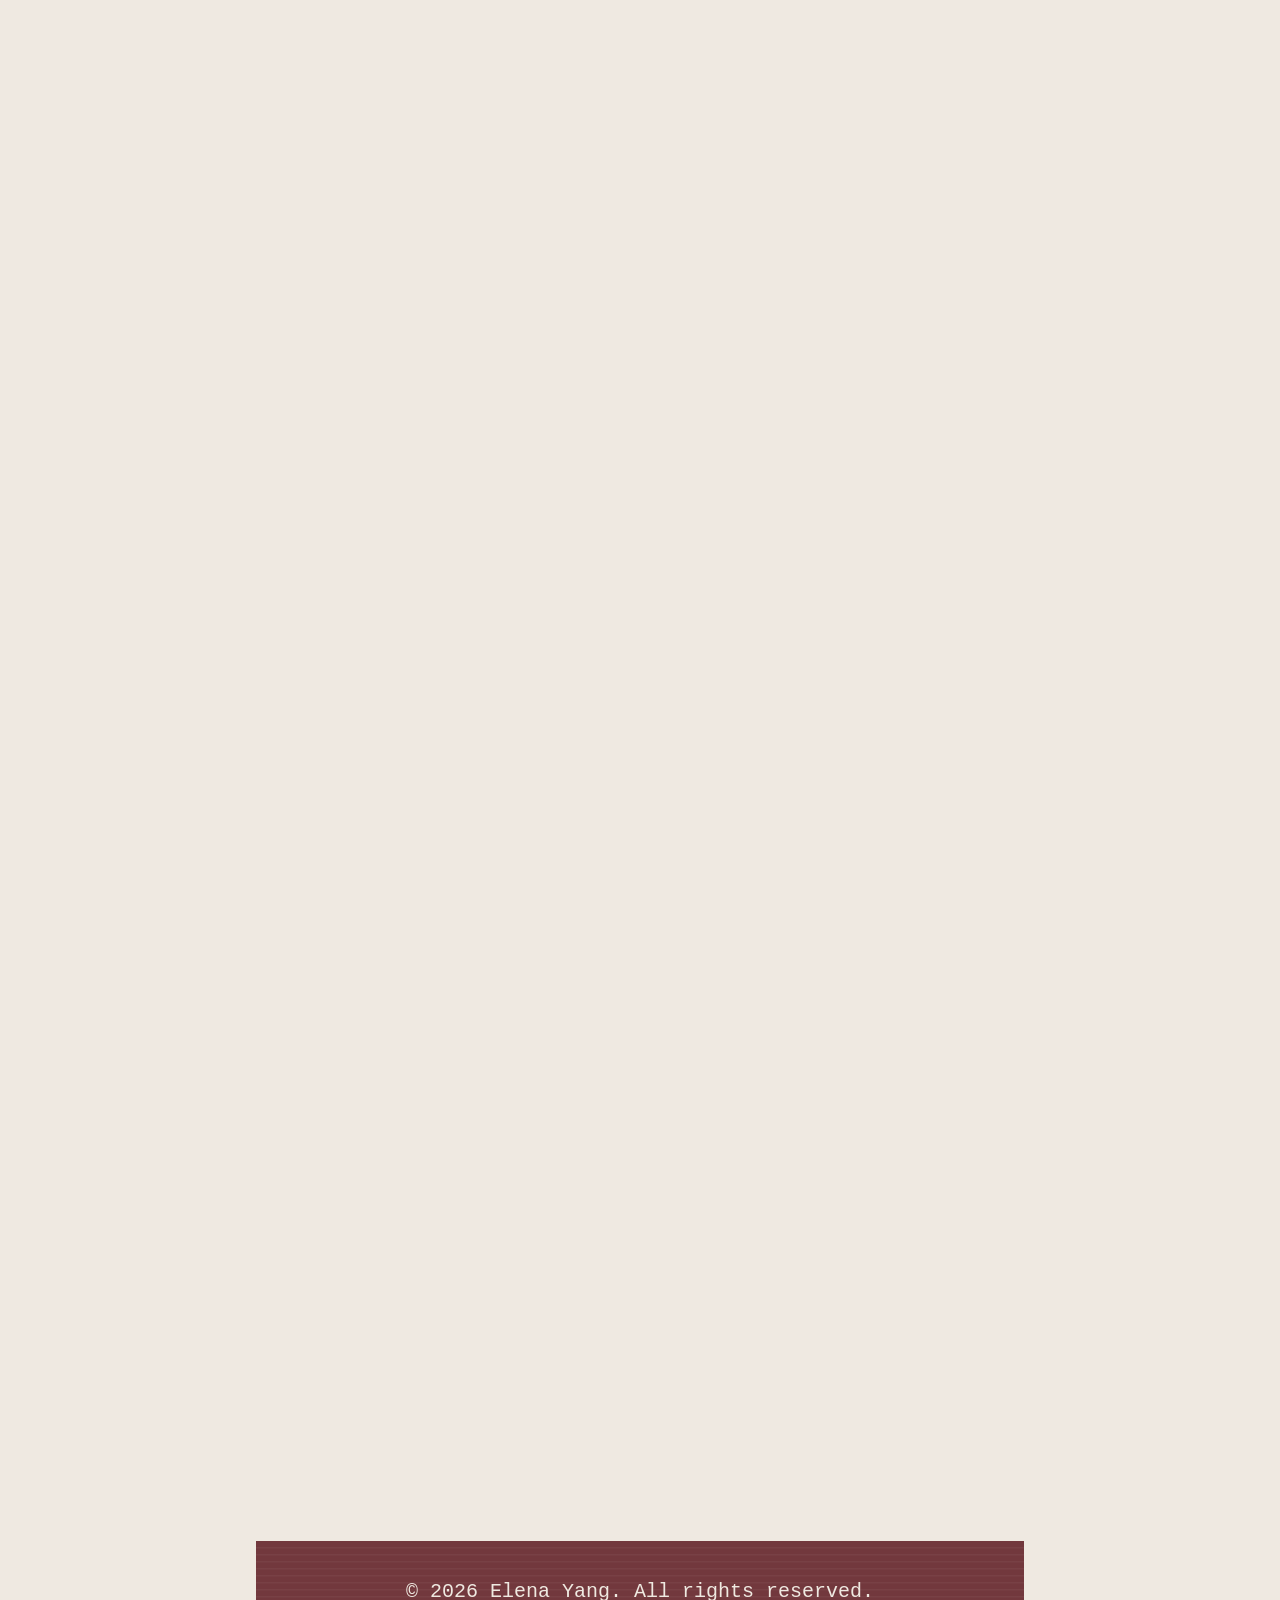
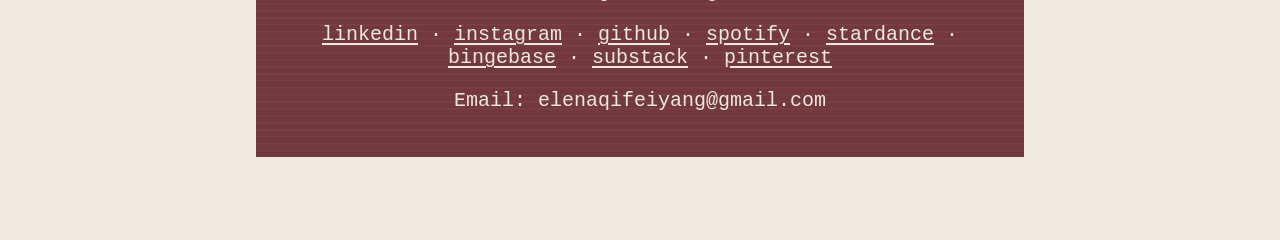
==== commit 5fa958d6: "changed some css" ====
--- a/about.html
+++ b/about.html
@@ -7,7 +7,7 @@
 
     </head>
 
-    <body>
+    <body class="about-page">
         <header class="site-header">
         <nav class="nav-system">
             <ul class="nav-links" id = "navLinks">
@@ -26,69 +26,102 @@
         </nav>
     </header>
 
-    <h1>all about me</h1>
-    <p>haha i love glazing myself :))</p>
-    <img src = "2bmyl2anbgc01.jpg" class = "image">
+    <section class="about-intro">
+        <div>
+            <h1>all about me</h1>
+            <p>haha i love glazing myself :))</p>
+        </div>
+        <img src = "2bmyl2anbgc01.jpg" class = "image" alt="Elena Yang">
+    </section>
     <hr>
 
-    <h2>roles within the community</h2>
-    <ul>
-        <li>member of <a href = "https://www.oakville.ca/parks-recreation-culture/programs-activities/youth-services/oakville-youth-action-committee/">oakville youth action committee</a></li>
-        <li>first violin @ <a href = "https://osyo.ca/">oakville symphony youth orchestra</a></li>
-        <li>outreach & lead business executive @ <a href = "https://wossrobotics.ca">woss robotics</a></li>
-        <li>vbc/smg & marketing teams training executive @ <a href = "https://www.instagram.com/wossdeca/?hl=en">woss deca</a></li>
-        <li>deca btdm & vbc fashion competitor</li>
-        <li>build member of woss electrathon</li>
-        <li>build and design rookie @ <a href = "https://1360.ca/">frc 1360</a></li>
-    </ul>
+    <section class="about-section">
+        <div class="about-placeholder" aria-label="Image placeholder">image coming soon</div>
+        <div class="about-section-content">
+            <h2>roles within the community</h2>
+            <ul>
+                <li>member of <a href = "https://www.oakville.ca/parks-recreation-culture/programs-activities/youth-services/oakville-youth-action-committee/">oakville youth action committee</a></li>
+                <li>first violin @ <a href = "https://osyo.ca/">oakville symphony youth orchestra</a></li>
+                <li>outreach & lead business executive @ <a href = "https://wossrobotics.ca">woss robotics</a></li>
+                <li>vbc/smg & marketing teams training executive @ <a href = "https://www.instagram.com/wossdeca/?hl=en">woss deca</a></li>
+                <li>deca btdm & vbc fashion competitor</li>
+                <li>build member of woss electrathon</li>
+                <li>build and design rookie @ <a href = "https://1360.ca/">frc 1360</a></li>
+            </ul>
+        </div>
+    </section>
     <hr>
 
-    <h2>larp larp larp sahur</h2>
-    <ul>
-        <li>achieved perfect score in grade 9 math (not happening again btw)</li>
-        <li>qualified to icdc 2026 in <a href = "https://www.decadirect.org/articles/announcing-the-2025-2026-virtual-business-challenge-round-2-icdc-qualifiers">deca vbc fashion</a></li>
-        <li>ranked 1st in deca btdm at 2025 area 2 regionals</li>
-        <li>top 3% of contestants in caribou math contest worldwide</li>
-        <li>top 25% of contestants in gauss math contest</li>
-        <li>first class honors with distinction on violin exam</li>
-        <li>500+ connections on linkedin....?</li>
-    </ul>
+    <section class="about-section">
+        <div class="about-placeholder" aria-label="Image placeholder">image coming soon</div>
+        <div class="about-section-content">
+            <h2>larp larp larp sahur</h2>
+            <ul>
+                <li>achieved perfect score in grade 9 math (not happening again btw)</li>
+                <li>qualified to icdc 2026 in <a href = "https://www.decadirect.org/articles/announcing-the-2025-2026-virtual-business-challenge-round-2-icdc-qualifiers">deca vbc fashion</a></li>
+                <li>ranked 1st in deca btdm at 2025 area 2 regionals</li>
+                <li>top 3% of contestants in caribou math contest worldwide</li>
+                <li>top 25% of contestants in gauss math contest</li>
+                <li>first class honors with distinction on violin exam</li>
+                <li>500+ connections on linkedin....?</li>
+            </ul>
+        </div>
+    </section>
 
     <hr>
     
-    <h2>personal achievements</h2>
-    <p style = "align-self: center;"><i>(in my personal opinion)</i></p>
-
-    <ul>
-        <li>achieves 8 hours of sleep</li>
-        <li>keeps up with 5 kpop groups at a time</li>
-        <li>is capable of stopping myself from buying extra albums</li>
-        <li>can finish 40 episode c-dramas in a single week</li>
-        <li>multitasking master</li>
-        <li>reached flow state while vibecoding</li>
-        <li>still has classical music elite ball knowledge after kpop brainwashing</li>
-    </ul>
+    <section class="about-section">
+        <div class="about-placeholder" aria-label="Image placeholder">image coming soon</div>
+        <div class="about-section-content">
+            <h2>personal achievements</h2>
+            <p><i>(in my personal opinion)</i></p>
+            <ul>
+                <li>achieves 8 hours of sleep</li>
+                <li>keeps up with 5 kpop groups at a time</li>
+                <li>is capable of stopping myself from buying extra albums</li>
+                <li>can finish 40 episode c-dramas in a single week</li>
+                <li>multitasking master</li>
+                <li>reached flow state while vibecoding</li>
+                <li>still has classical music elite ball knowledge after kpop brainwashing</li>
+            </ul>
+        </div>
+    </section>
     <hr>
-    <h2>personality traits</h2>
-    <p>MBTI: <strong>INTP</strong></p>
-    <p>adjectives to describe me: financially responsible, workaholic, creative (maybe even radical at times), nonchalant</p>
-    <p>hobbies: kpop, c-dramas, and food</p>
+    <section class="about-section">
+        <div class="about-placeholder" aria-label="Image placeholder">image coming soon</div>
+        <div class="about-section-content">
+            <h2>personality traits</h2>
+            <p>MBTI: <strong>INTP</strong></p>
+            <p>adjectives to describe me: financially responsible, workaholic, creative (maybe even radical at times), nonchalant</p>
+            <p>hobbies: kpop, c-dramas, and food</p>
+        </div>
+    </section>
     <hr>
-    <h2>personal objectives</h2>
-    <ol>
-        <li>pass the ib program with a score of at least 40/45</li>
-        <li>complete ap physics 1 with a score of at least 4</li>
-        <li>score above 80 on gr 7 violin</li>
-        <li>move up in orchestra chairs (completed!)</li>
-        <li>save for vip tickets to seventeen 2028</li>
-        <li>become accomplished and cracked</li>
-        <li>gain at least 2 more icdc quals in deca</li>
-    </ol>
+    <section class="about-section">
+        <div class="about-placeholder" aria-label="Image placeholder">image coming soon</div>
+        <div class="about-section-content">
+            <h2>personal objectives</h2>
+            <ol>
+                <li>pass the ib program with a score of at least 40/45</li>
+                <li>complete ap physics 1 with a score of at least 4</li>
+                <li>score above 80 on gr 7 violin</li>
+                <li>move up in orchestra chairs (completed!)</li>
+                <li>save for vip tickets to seventeen 2028</li>
+                <li>become accomplished and cracked</li>
+                <li>gain at least 2 more icdc quals in deca</li>
+            </ol>
+        </div>
+    </section>
 
     <hr>
-    <h2>my resume</h2>
-    <p>here is my amazing ats-passing very tailored resume... <strong>click <a href = "Elena_Yang_Resume.pdf">here</a></strong></p>
-    <p><i>please hire me i need money to support my bubble tea addiction</i></p>
+    <section class="about-section">
+        <div class="about-placeholder" aria-label="Image placeholder">image coming soon</div>
+        <div class="about-section-content">
+            <h2>my resume</h2>
+            <p>here is my amazing ats-passing very tailored resume... <strong>click <a href = "Elena_Yang_Resume.pdf">here</a></strong></p>
+            <p><i>please hire me i need money to support my bubble tea addiction</i></p>
+        </div>
+    </section>
     </body>
     <script src="script.js"></script>
     <footer>
--- a/style.css
+++ b/style.css
@@ -14,7 +14,7 @@
 }
 
 .site-header {
-    background-color: var(--denim);
+    background-color: var(--accent);
     display: flex;
     justify-content: space-between;
     align-items: center;
@@ -232,34 +232,10 @@
   isolation:isolate;
   overflow:hidden;
   margin:2rem 0 3rem;
-  border:3px solid var(--denim);
-  background:var(--accent);
-  color:var(--bg);
-  box-shadow:8px 8px 0 rgba(49,93,136,.28);
-}
-
-.guestbook::before,
-.guestbook::after{
-  content:"";
-  position:absolute;
-  top:12px;
-  bottom:12px;
-  width:22px;
-  opacity:.75;
-  background:
-    radial-gradient(ellipse at center, transparent 34%, #d7dce0 37% 48%, transparent 51%) 0 0 / 22px 32px,
-    radial-gradient(ellipse at center, transparent 34%, #9da6ad 37% 48%, transparent 51%) 11px 16px / 22px 32px;
-  filter:drop-shadow(1px 2px 1px rgba(0,0,0,.35));
-}
-
-.guestbook::before{
-  left:12px;
-  transform:rotate(-4deg);
-}
-
-.guestbook::after{
-  right:12px;
-  transform:rotate(4deg);
+  border:2px solid var(--accent);
+  background:var(--bg);
+  color:var(--text);
+  box-shadow:8px 8px 0 rgba(114,56,61,.14);
 }
 
 .guestbook-inner{
@@ -271,9 +247,9 @@
 }
 
 .guestbook h3{
-  color:var(--bg);
+  color:var(--accent);
   text-align:center;
-  text-shadow:2px 2px 0 var(--denim);
+  text-shadow:2px 2px 0 rgba(114,56,61,.15);
 }
 
 .guestbook-form{
@@ -281,13 +257,18 @@
   gap:.5rem;
   margin:1.5rem auto 0;
   max-width:560px;
+  padding:1.5rem;
+  border:2px solid var(--accent);
+  background:var(--accent);
+  color:var(--bg);
+  box-shadow:5px 5px 0 rgba(114,56,61,.18);
 }
 
 .guestbook-form input,
 .guestbook-form textarea{
   width:100%;
   padding:.7rem;
-  border:2px solid var(--denim);
+  border:2px solid var(--accent);
   border-radius:3px;
   color:var(--text);
   background:var(--bg);
@@ -301,10 +282,10 @@
 .guestbook-form button{
   width:max-content;
   padding:.7rem 1rem;
-  border:2px solid var(--denim-light);
+  border:2px solid var(--bg);
   border-radius:3px;
-  color:var(--bg);
-  background:var(--denim);
+  color:var(--accent);
+  background:var(--bg);
   cursor:pointer;
   font:inherit;
 }
@@ -325,14 +306,61 @@
 
 .guestbook-messages{
   display:grid;
-  gap:1rem;
+  grid-template-columns:repeat(auto-fit, minmax(110px, 1fr));
+  gap:.65rem;
   margin-top:2rem;
+  max-height:320px;
+  overflow-y:auto;
+  padding:.35rem;
+  border-top:1px solid rgba(114,56,61,.25);
+  border-bottom:1px solid rgba(114,56,61,.25);
+  scrollbar-color:var(--accent) transparent;
 }
 
 .guestbook-message{
-  padding:1rem;
-  border:1px dashed var(--denim-light);
-  background:rgba(239,233,225,.09);
+  min-height:96px;
+  perspective:700px;
+  cursor:pointer;
+  outline:none;
+}
+
+.guestbook-message-inner{
+  position:relative;
+  min-height:96px;
+  height:100%;
+  transform-style:preserve-3d;
+  transition:transform .5s ease;
+}
+
+.guestbook-message:hover .guestbook-message-inner,
+.guestbook-message:focus-visible .guestbook-message-inner,
+.guestbook-message.is-flipped .guestbook-message-inner{
+  transform:rotateY(180deg);
+}
+
+.guestbook-message-front,
+.guestbook-message-back{
+  position:absolute;
+  inset:0;
+  display:flex;
+  flex-direction:column;
+  justify-content:center;
+  padding:.65rem;
+  color:var(--accent);
+  background:var(--bg);
+  border:2px solid var(--accent);
+  box-shadow:3px 3px 0 rgba(114,56,61,.16);
+  backface-visibility:hidden;
+  overflow:hidden;
+}
+
+.guestbook-message-back{
+  transform:rotateY(180deg);
+}
+
+.guestbook-message h4{
+  color:var(--accent);
+  overflow-wrap:anywhere;
 }
 
 .guestbook-message h4,
@@ -341,12 +369,10 @@
   margin:0;
 }
 
-.guestbook-message h4{
-  color:var(--denim-light);
-}
-
 .guestbook-message p{
-  margin:.5rem 0;
+  margin:0;
+  overflow:auto;
+  overflow-wrap:anywhere;
 }
 
 .guestbook-message time{
@@ -354,34 +380,10 @@
   opacity:.75;
 }
 
-.guestbook-starfield{
-  position:absolute;
-  inset:0;
-  display:grid;
-  grid-template-columns:repeat(5, 1fr);
-  align-content:space-around;
-  justify-items:center;
-  color:var(--denim-light);
-  font-size:clamp(1.4rem, 4vw, 3rem);
-  opacity:.3;
-  transform:rotate(-12deg) scale(1.2);
-}
-
-.guestbook-starfield span:nth-child(3n){
-  color:var(--denim);
-  transform:scale(.7) rotate(18deg);
-}
-
-.guestbook-starfield span:nth-child(4n){
-  transform:scale(1.35) rotate(-20deg);
-}
-
-@media (max-width:640px){
-  .guestbook::before,
-  .guestbook::after{
-    opacity:.45;
-    transform:scale(.75);
-  }
+.guestbook-message:focus-visible .guestbook-message-front,
+.guestbook-message:focus-visible .guestbook-message-back{
+  outline:2px solid var(--text);
+  outline-offset:-5px;
 }
 
 footer a:hover {
@@ -415,12 +417,6 @@
   --text:#322d29;
   --line:#d6cec3;
   --accent:#72383d;
-  --denim:#315d88;
-  --denim-light:#8ca9c4;
-  --stitch:#d08a54;
-  --ink-red:#72383d;
-  --silver:#d7dce0;
-  --silver-shadow:#8f989f;
 }
 
 *{ box-sizing:border-box; }
@@ -431,12 +427,7 @@
 
 body{
   margin:0;
-  background:
-    radial-gradient(ellipse at center, transparent 34%, var(--silver) 37% 48%, transparent 51%) 1.5% 30px / 18px 30px repeat-y,
-    radial-gradient(ellipse at center, transparent 34%, var(--silver-shadow) 37% 48%, transparent 51%) calc(1.5% + 9px) 45px / 18px 30px repeat-y,
-    radial-gradient(ellipse at center, transparent 34%, var(--silver) 37% 48%, transparent 51%) 98.5% 30px / 18px 30px repeat-y,
-    radial-gradient(ellipse at center, transparent 34%, var(--silver-shadow) 37% 48%, transparent 51%) calc(98.5% - 9px) 45px / 18px 30px repeat-y,
-    var(--bg);
+  background:var(--bg);
   color:var(--text);
 }
 
@@ -580,40 +571,18 @@
 }
 .btn.primary{ border-color:var(--text); }
 
-/* Denim-inspired utility details */
+/* Wine-red streetwear typography */
 .site-header{
   background:
     linear-gradient(135deg, rgba(255,255,255,.1), transparent 35%),
     repeating-linear-gradient(0deg, transparent 0 5px, rgba(255,255,255,.045) 6px 7px),
     var(--accent);
-  border-bottom:4px solid var(--stitch);
+  border-bottom:4px solid var(--accent);
   box-shadow:0 5px 0 rgba(114,56,61,.16);
-}
-
-.site-header::before{
-  content:"★";
-  position:absolute;
-  right:24px;
-  top:10px;
-  color:var(--denim-light);
-  font-size:1.6rem;
-  line-height:1;
-  text-shadow:2px 2px 0 var(--denim);
-  transform:rotate(-12deg);
-}
-
-.site-header::after{
-  content:"";
-  position:absolute;
-  left:18px;
-  right:18px;
-  bottom:-10px;
-  border-bottom:1px dashed rgba(244,239,230,.75);
 }
 
 .nav-links a{
   border:1px solid transparent;
-  text-transform:lowercase;
   letter-spacing:.03em;
 }
 
@@ -621,7 +590,7 @@
 .nav-links a.active-page{
   color:var(--text);
   background:var(--bg);
-  border-color:var(--stitch);
+  border-color:var(--accent);
 }
 
 h1,
@@ -633,39 +602,79 @@
 }
 
 h1{
-  text-shadow:2px 2px 0 rgba(208,138,84,.28);
+  text-shadow:2px 2px 0 rgba(114,56,61,.2);
 }
 
 h2{
-  position:relative;
   display:table;
   margin-left:auto;
   margin-right:auto;
   padding:0 .45em .2em;
-  border-bottom:2px dashed var(--stitch);
-}
-
-h2::after{
-  content:"★";
-  position:absolute;
-  right:-1.35em;
-  top:-.25em;
-  color:var(--denim);
-  font-size:.72em;
-  text-shadow:1px 1px 0 var(--denim-light);
-  transform:rotate(14deg);
+  border-bottom:2px dashed var(--accent);
 }
 
 a{
-  color:var(--ink-red);
+  color:var(--accent);
   text-decoration-thickness:2px;
   text-underline-offset:3px;
 }
 
 .image{
   border-color:var(--accent);
-  box-shadow:6px 6px 0 rgba(49,93,136,.24);
+  box-shadow:6px 6px 0 rgba(114,56,61,.24);
   filter:saturate(.88) contrast(1.04);
+}
+
+.about-intro{
+  display:grid;
+  grid-template-columns:minmax(0, 1fr) minmax(220px, .8fr);
+  gap:2rem;
+  align-items:center;
+}
+
+.about-intro .image{
+  width:100%;
+  margin:0;
+}
+
+.about-section{
+  display:grid;
+  grid-template-columns:minmax(180px, .8fr) minmax(0, 1.2fr);
+  gap:2rem;
+  align-items:center;
+  margin:2rem 0;
+}
+
+.about-section:nth-of-type(even) .about-placeholder{
+  order:2;
+}
+
+.about-section:nth-of-type(even) .about-section-content{
+  order:1;
+}
+
+.about-section-content h2{
+  margin-top:0;
+}
+
+.about-placeholder{
+  min-height:220px;
+  display:grid;
+  place-items:center;
+  padding:1rem;
+  color:var(--accent);
+  border:2px dashed var(--accent);
+  background:
+    linear-gradient(135deg, transparent 49%, rgba(114,56,61,.1) 50%, transparent 51%),
+    linear-gradient(45deg, transparent 49%, rgba(114,56,61,.1) 50%, transparent 51%),
+    rgba(114,56,61,.06);
+  box-shadow:6px 6px 0 rgba(114,56,61,.16);
+  text-align:center;
+  text-transform:lowercase;
+}
+
+.about-section-content p:first-of-type{
+  margin-top:0;
 }
 
 hr{
@@ -674,7 +683,7 @@
 
 hr::before,
 hr::after{
-  border-color:var(--stitch);
+  border-color:var(--accent);
   background:var(--bg);
 }
 
@@ -682,7 +691,7 @@
   background:
     repeating-linear-gradient(0deg, transparent 0 5px, rgba(255,255,255,.045) 6px 7px),
     var(--accent);
-  border-top:4px solid var(--stitch);
+  border-top:4px solid var(--accent);
 }
 
 footer a{
@@ -713,10 +722,10 @@
   min-height:160px;
   display:grid;
   place-items:center;
-  border:2px dashed var(--denim);
-  color:var(--denim);
-  background:rgba(49,93,136,.08);
-  box-shadow:6px 6px 0 rgba(49,93,136,.18);
+  border:2px dashed var(--accent);
+  color:var(--accent);
+  background:rgba(114,56,61,.08);
+  box-shadow:6px 6px 0 rgba(114,56,61,.18);
   text-transform:lowercase;
 }
 
@@ -747,6 +756,21 @@
 @media (max-width:560px){
   .wrap{ padding:40px 18px 70px; }
   .head{ padding:17px 0; }
+
+  .about-intro,
+  .about-section{
+    grid-template-columns:1fr;
+    gap:1.25rem;
+  }
+
+  .about-section:nth-of-type(even) .about-placeholder,
+  .about-section:nth-of-type(even) .about-section-content{
+    order:initial;
+  }
+
+  .about-placeholder{
+    min-height:170px;
+  }
 
   .inspiration-section:nth-of-type(even) .inspiration-content > div:last-child{
     text-align:left;
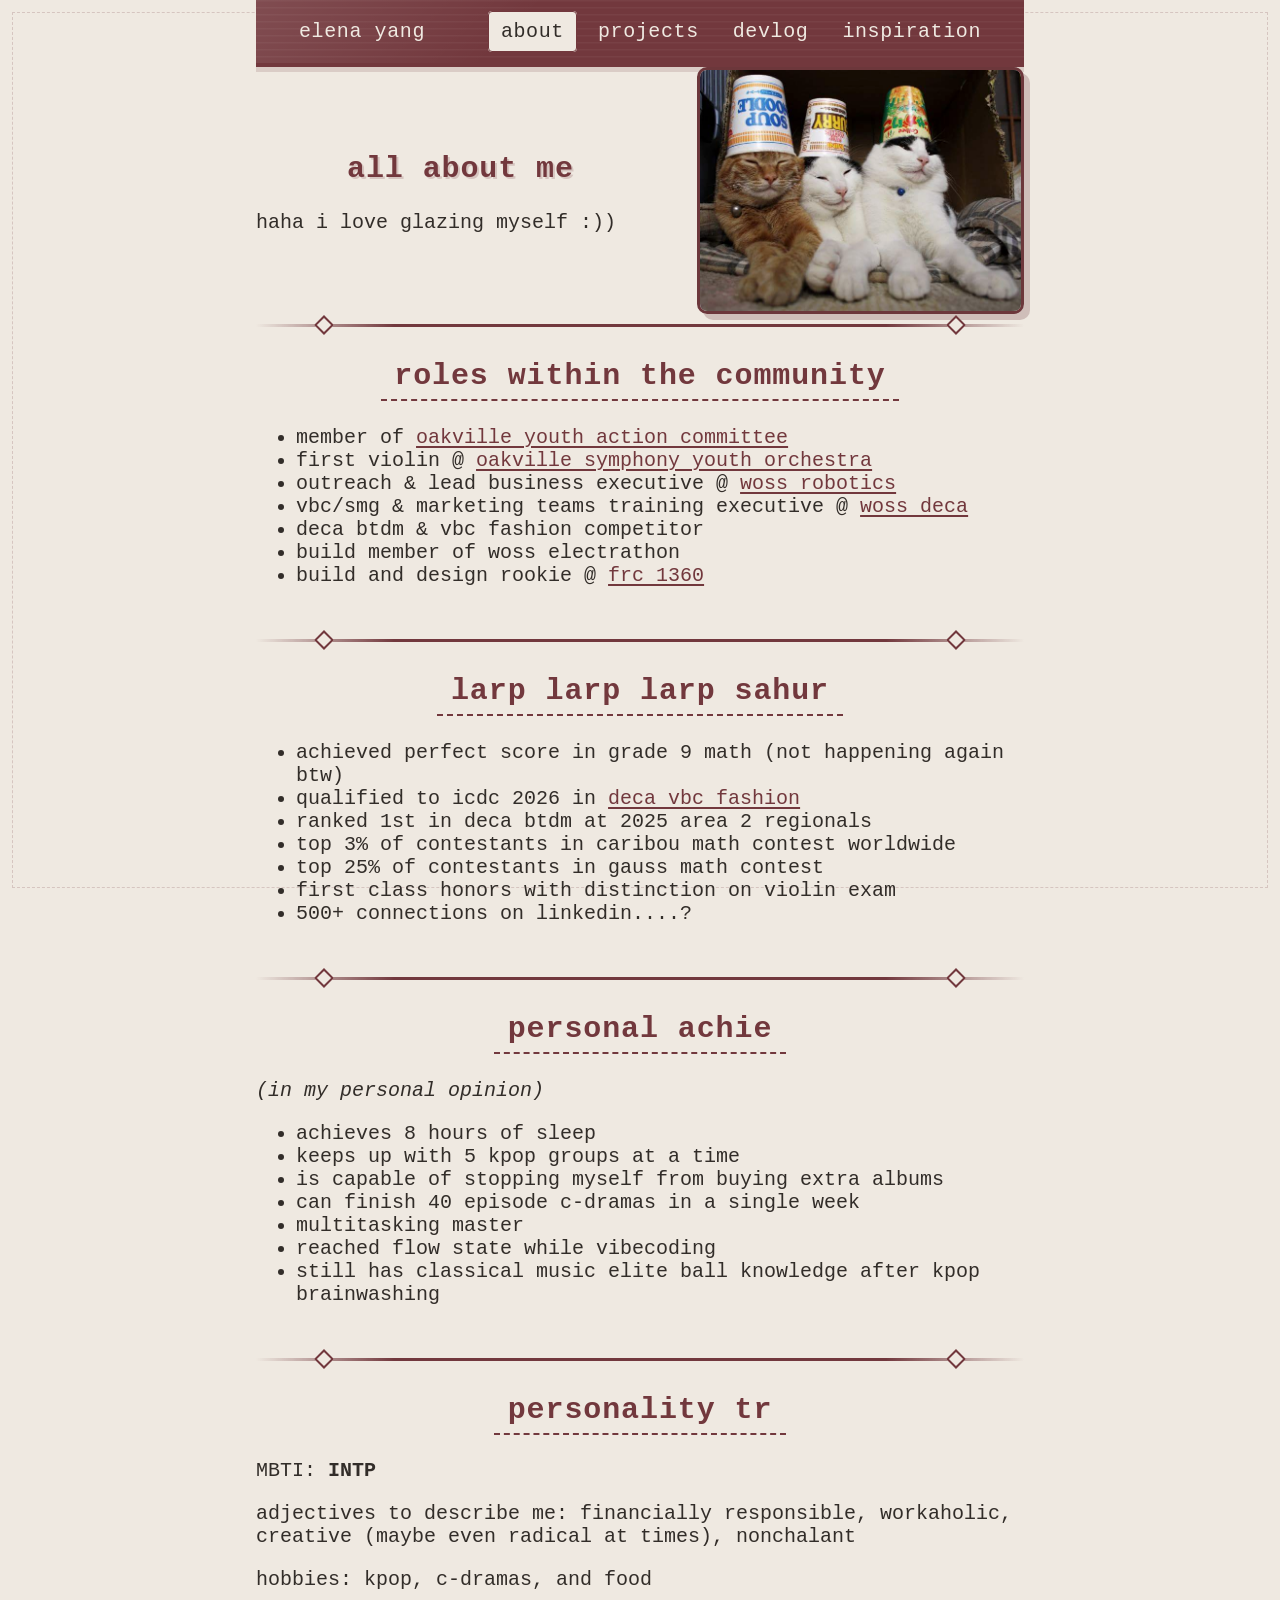
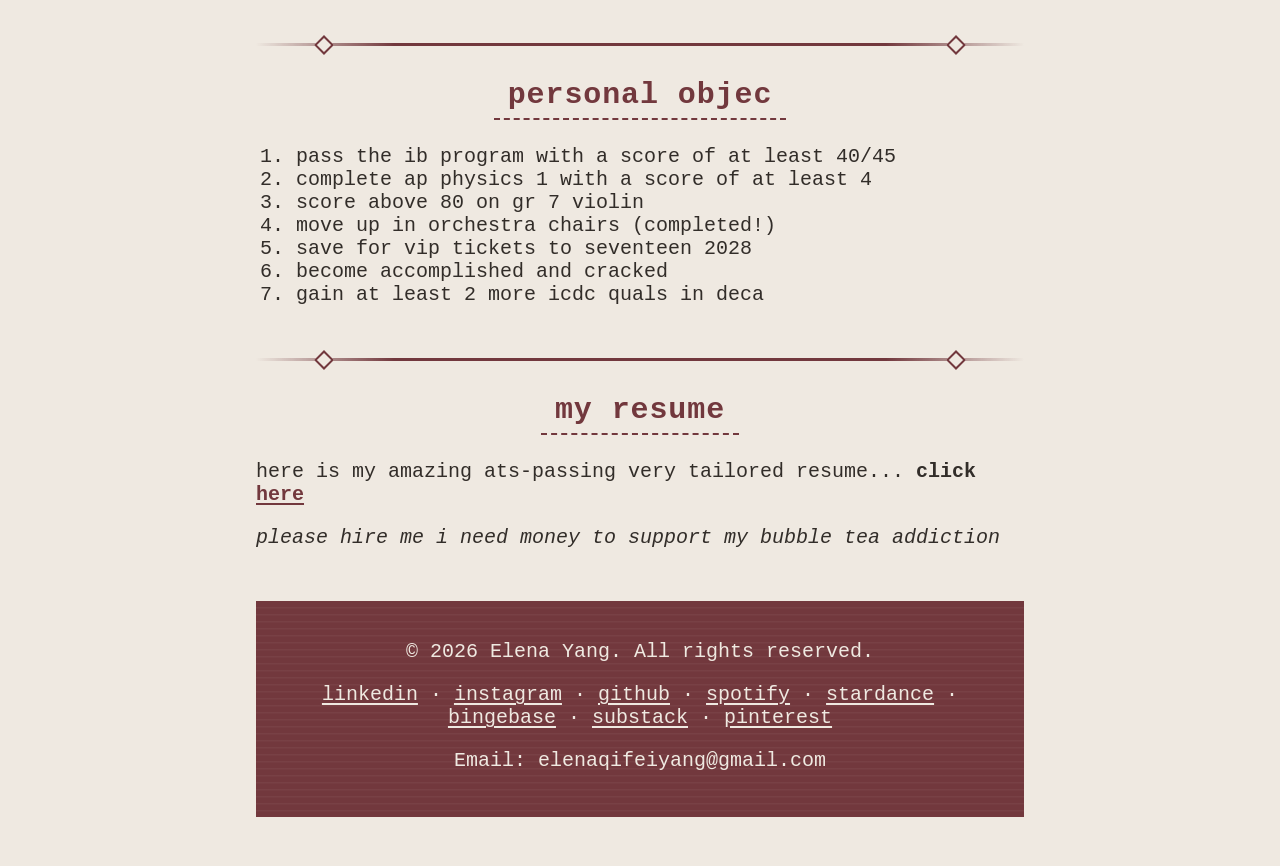
==== commit e8e915fa: "fixed about page bug and mobile optimization" ====
--- a/about.html
+++ b/about.html
@@ -1,6 +1,7 @@
 <!DOCTYPE html>
 <html lang = "en">
     <head>
+        <meta name="viewport" content="width=device-width, initial-scale=1.0">
         <link rel = "stylesheet" href = "style.css">
         <title>elena yang | about</title>
         <link rel = "icon" href = "download (6).jpg" style = "border-radius: 10px;">
@@ -35,8 +36,7 @@
     </section>
     <hr>
 
-    <section class="about-section">
-        <div class="about-placeholder" aria-label="Image placeholder">image coming soon</div>
+    <section class="about-section about-section--text-only">
         <div class="about-section-content">
             <h2>roles within the community</h2>
             <ul>
@@ -52,8 +52,7 @@
     </section>
     <hr>
 
-    <section class="about-section">
-        <div class="about-placeholder" aria-label="Image placeholder">image coming soon</div>
+    <section class="about-section about-section--text-only">
         <div class="about-section-content">
             <h2>larp larp larp sahur</h2>
             <ul>
@@ -70,8 +69,7 @@
 
     <hr>
     
-    <section class="about-section">
-        <div class="about-placeholder" aria-label="Image placeholder">image coming soon</div>
+    <section class="about-section about-section--text-only">
         <div class="about-section-content">
             <h2>personal achievements</h2>
             <p><i>(in my personal opinion)</i></p>
@@ -87,8 +85,7 @@
         </div>
     </section>
     <hr>
-    <section class="about-section">
-        <div class="about-placeholder" aria-label="Image placeholder">image coming soon</div>
+    <section class="about-section about-section--text-only">
         <div class="about-section-content">
             <h2>personality traits</h2>
             <p>MBTI: <strong>INTP</strong></p>
@@ -97,8 +94,7 @@
         </div>
     </section>
     <hr>
-    <section class="about-section">
-        <div class="about-placeholder" aria-label="Image placeholder">image coming soon</div>
+    <section class="about-section about-section--text-only">
         <div class="about-section-content">
             <h2>personal objectives</h2>
             <ol>
@@ -114,8 +110,7 @@
     </section>
 
     <hr>
-    <section class="about-section">
-        <div class="about-placeholder" aria-label="Image placeholder">image coming soon</div>
+    <section class="about-section about-section--text-only">
         <div class="about-section-content">
             <h2>my resume</h2>
             <p>here is my amazing ats-passing very tailored resume... <strong>click <a href = "Elena_Yang_Resume.pdf">here</a></strong></p>
--- a/style.css
+++ b/style.css
@@ -11,6 +11,7 @@
     padding-left: 20%;
     padding-right: 20%;
     margin: 0;
+    overflow-x: hidden;
 }
 
 .site-header {
@@ -51,6 +52,11 @@
     border-radius: 4px;
     transition: background 0.2s, color 0.2s;
     white-space: nowrap;
+}
+
+img {
+    max-width: 100%;
+    height: auto;
 }
 
 .nav-links a:hover,
@@ -225,6 +231,10 @@
 footer a {
   color:#efe9e1;
   transition: background 0.2s, color 0.2s;
+}
+
+footer p {
+  overflow-wrap: anywhere;
 }
 
 .guestbook{
@@ -657,6 +667,10 @@
   margin-top:0;
 }
 
+.about-section--text-only .about-section-content{
+  grid-column:1 / -1;
+}
+
 .about-placeholder{
   min-height:220px;
   display:grid;
@@ -787,6 +801,81 @@
   }
 }
 
+@media (max-width:640px){
+  .site-header{
+    padding:14px 16px;
+  }
+
+  h1{
+    font-size:clamp(1.6rem, 8vw, 2.2rem);
+  }
+
+  h2{
+    max-width:100%;
+    font-size:clamp(1.25rem, 6vw, 1.7rem);
+    text-align:center;
+  }
+
+  .image{
+    width:100%;
+  }
+
+  .guestbook-inner{
+    padding:1.25rem;
+  }
+
+  .guestbook-form{
+    padding:1rem;
+  }
+
+  .guestbook-form button{
+    width:100%;
+  }
+
+  .guestbook-messages{
+    grid-template-columns:repeat(auto-fit, minmax(130px, 1fr));
+  }
+
+  .grid{
+    grid-template-columns:1fr;
+  }
+
+  .card{
+    padding:17px;
+    font-size:1rem;
+  }
+
+  .card .meta{
+    flex-wrap:wrap;
+  }
+
+  .overlay{
+    padding:16px 10px;
+  }
+
+  .panel{
+    padding:24px 18px;
+    border-radius:12px;
+  }
+
+  .panel h2{
+    font-size:1.35rem;
+  }
+
+  .links{
+    flex-direction:column;
+  }
+
+  .btn{
+    text-align:center;
+  }
+
+  footer{
+    padding-left:16px;
+    padding-right:16px;
+  }
+}
+
 @media (prefers-reduced-motion:reduce){
   html{ scroll-behavior:auto; }
   body::before{ animation:none; display:none; }
